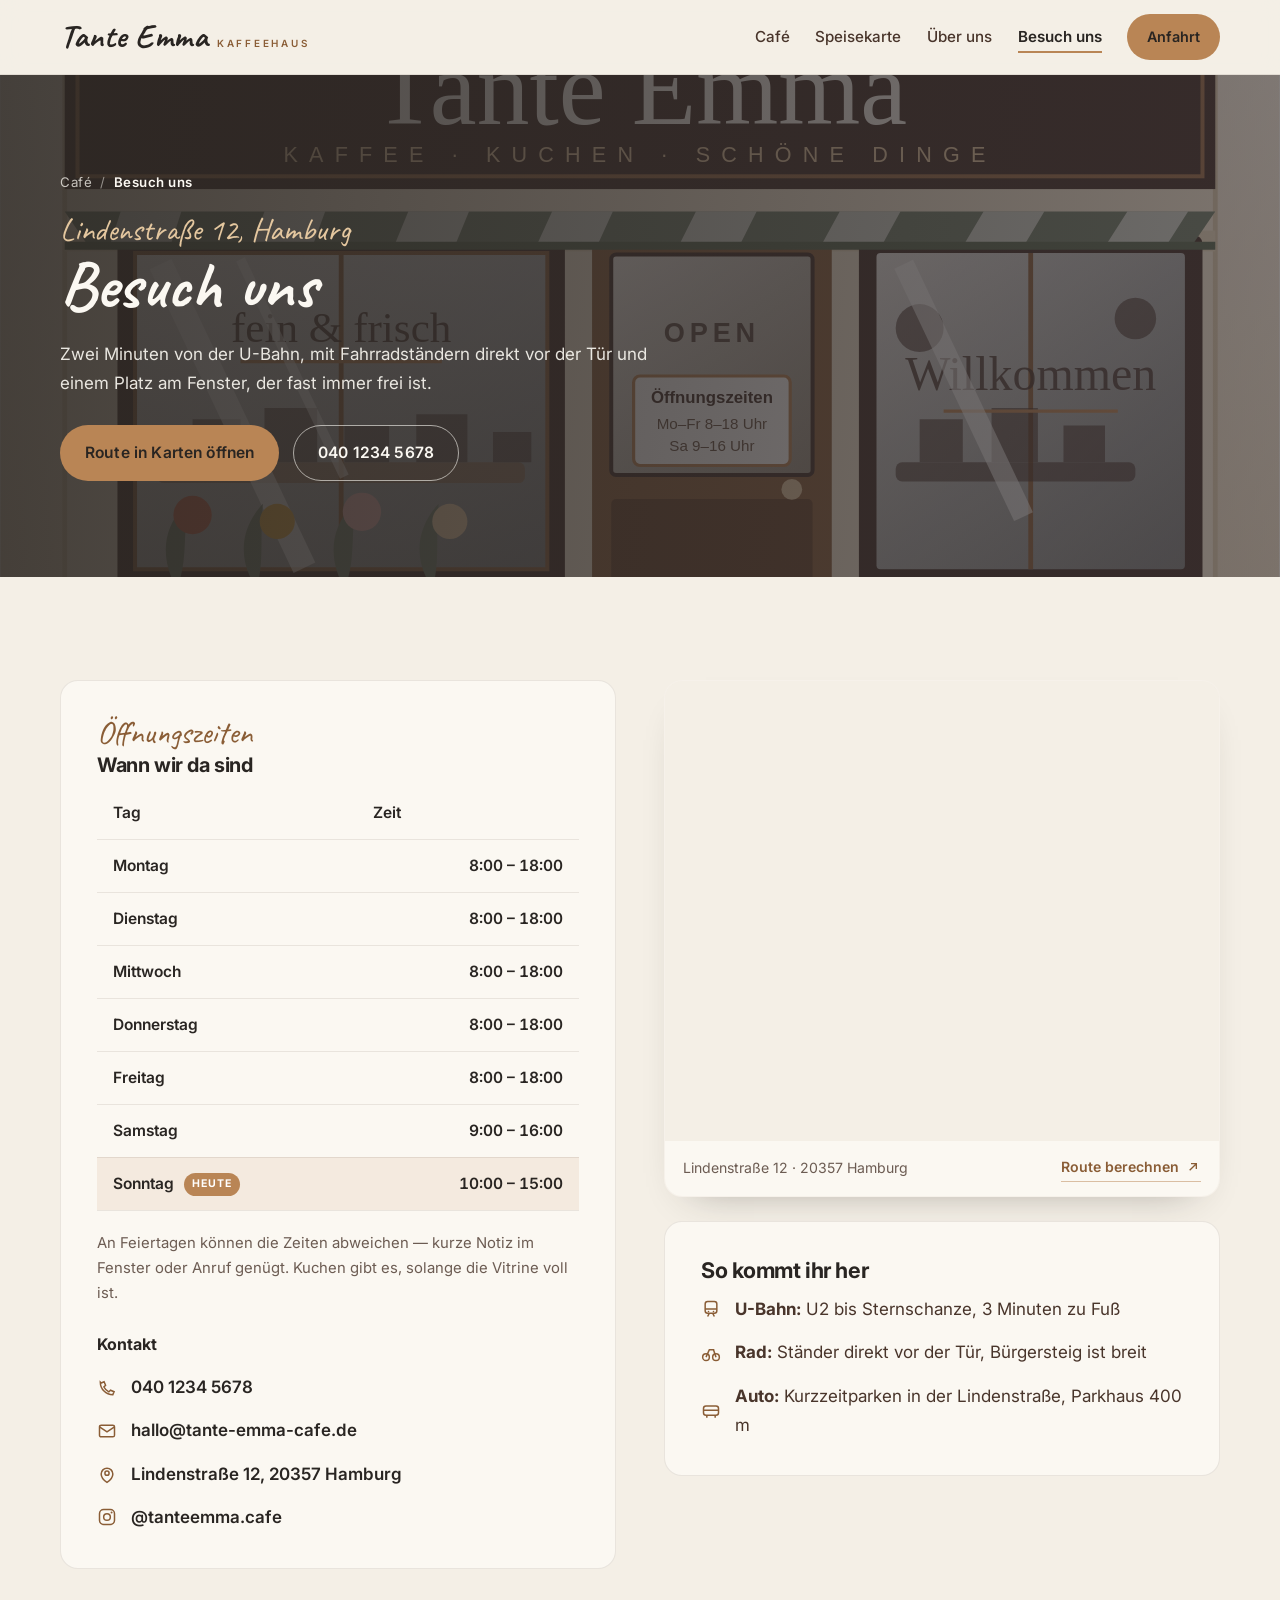
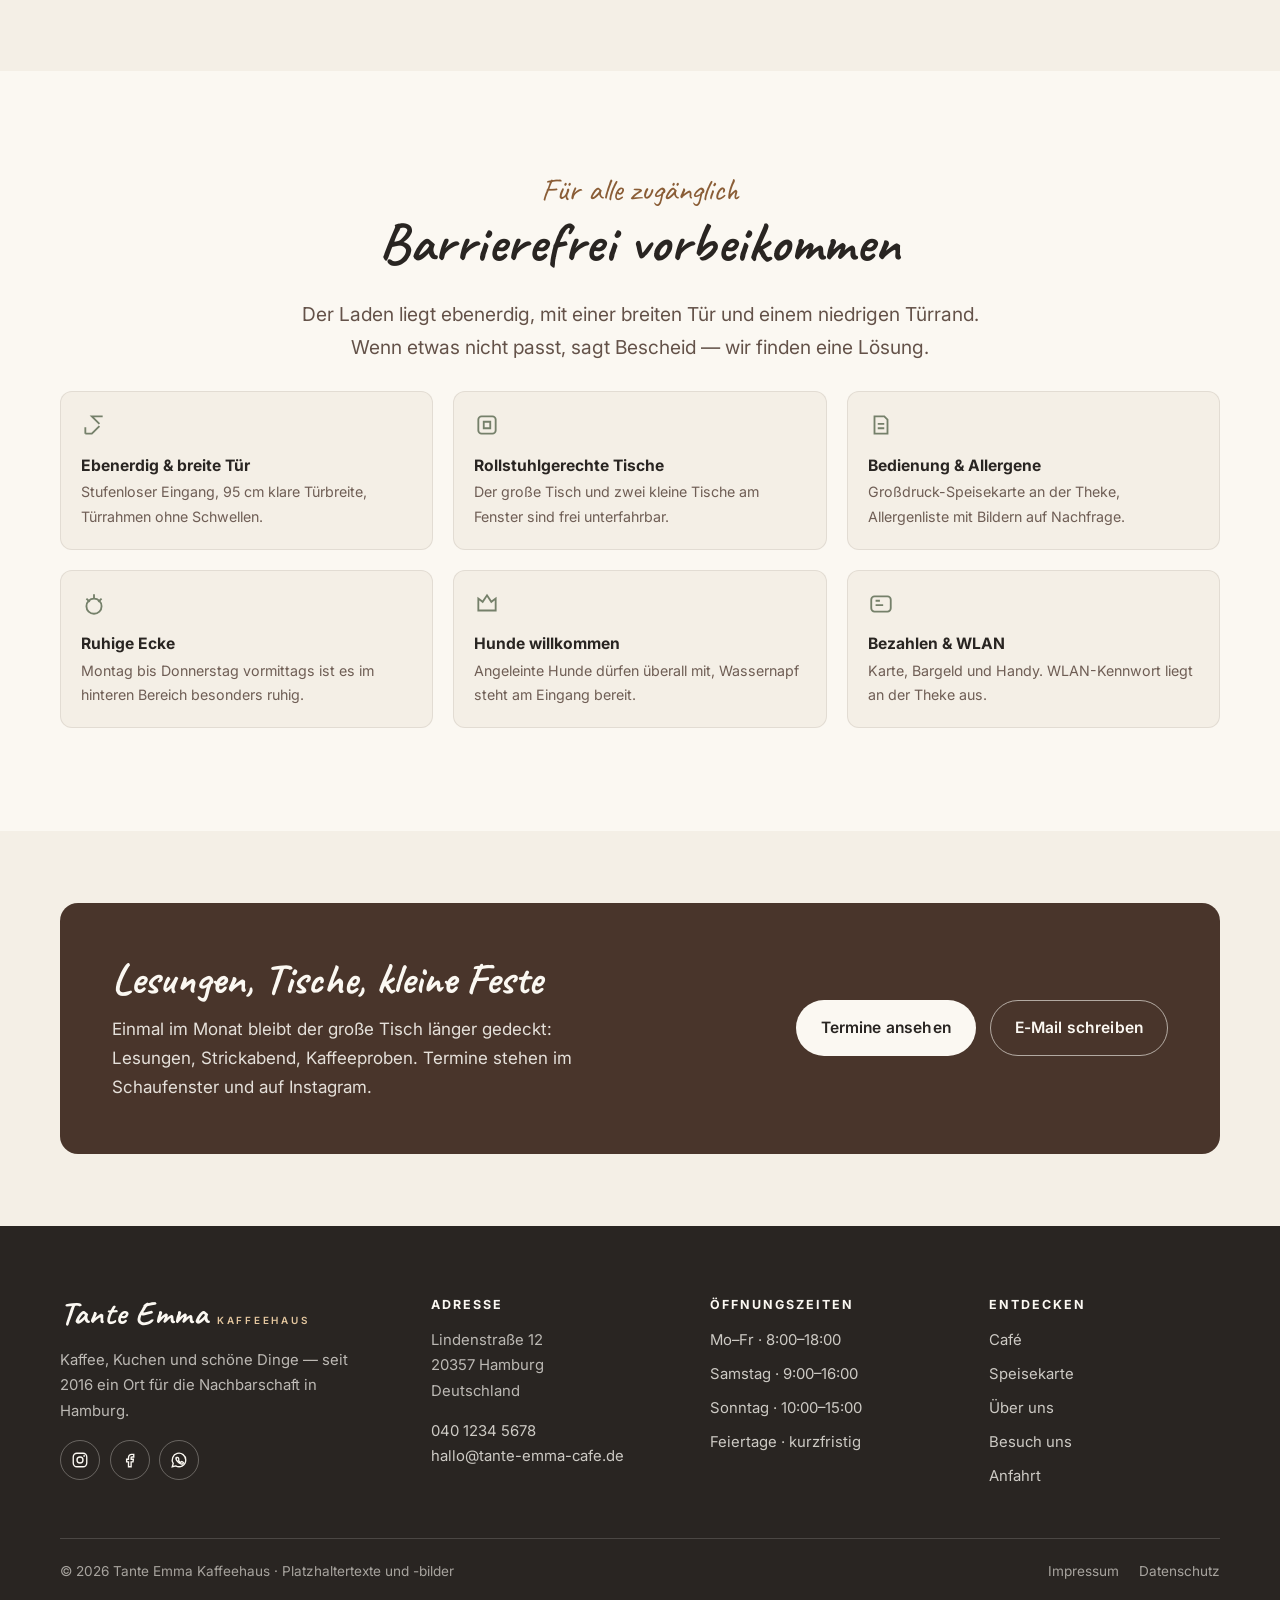
==== besuch-uns.html @ 78c9334d "Add Tante Emma cafe website" ====
<!DOCTYPE html>
<html lang="de">
<head>
  <meta charset="utf-8">
  <meta name="viewport" content="width=device-width, initial-scale=1">
  <title>Besuch uns — Tante Emma | Adresse, Öffnungszeiten &amp; Anfahrt</title>
  <meta name="description" content="Tante Emma in der Lindenstraße 12, Hamburg: Öffnungszeiten, Anfahrt mit U-Bahn und Rad, Barrierefreiheit, Kontakt und Karte.">
  <link rel="canonical" href="https://www.tante-emma-cafe.de/besuch-uns.html">
  <meta name="theme-color" content="#F4EFE6">

  <meta property="og:type" content="website">
  <meta property="og:locale" content="de_DE">
  <meta property="og:site_name" content="Tante Emma">
  <meta property="og:title" content="Besuch uns — Tante Emma">
  <meta property="og:description" content="Adresse, Öffnungszeiten, Karte und alles, was ihr für den Besuch braucht.">
  <meta property="og:image" content="assets/img/hero-window.svg">
  <meta name="twitter:card" content="summary_large_image">

  <link rel="icon" href="favicon.svg" type="image/svg+xml">

  <link rel="preconnect" href="https://fonts.googleapis.com">
  <link rel="preconnect" href="https://fonts.gstatic.com" crossorigin>
  <link href="https://fonts.googleapis.com/css2?family=Caveat:wght@500;600;700&family=Inter:wght@400;500;600;700&display=swap" rel="stylesheet">

  <link rel="stylesheet" href="assets/css/styles.css">
</head>
<body>
  <a class="skip-link" href="#inhalt">Zum Inhalt springen</a>

  <header class="site-header">
    <div class="wrap header-inner">
      <a class="brand" href="index.html">
        <span class="brand__mark">Tante Emma</span>
        <span class="brand__sub">Kaffeehaus</span>
      </a>

      <button class="nav-toggle" type="button" aria-expanded="false" aria-controls="hauptnavigation" aria-label="Menü öffnen">
        <span></span><span></span><span></span>
      </button>

      <nav class="nav" id="hauptnavigation" aria-label="Hauptnavigation">
        <ul class="nav__list">
          <li><a class="nav__link" href="index.html">Café</a></li>
          <li><a class="nav__link" href="speisekarte.html">Speisekarte</a></li>
          <li><a class="nav__link" href="ueber-uns.html">Über uns</a></li>
          <li><a class="nav__link" href="besuch-uns.html" aria-current="page">Besuch uns</a></li>
          <li class="header-cta"><a class="btn btn--honey" href="https://www.google.com/maps/dir/?api=1&amp;destination=Lindenstra%C3%9Fe+12%2C+20357+Hamburg" target="_blank" rel="noopener">Anfahrt</a></li>
        </ul>
      </nav>
    </div>
  </header>

  <main id="inhalt">

    <section class="page-hero">
      <div class="page-hero__media" aria-hidden="true">
        <img src="assets/img/hero-window.svg" alt="" width="1600" height="900" fetchpriority="high">
      </div>
      <div class="page-hero__scrim" aria-hidden="true"></div>
      <div class="wrap">
        <ol class="breadcrumb">
          <li><a href="index.html">Café</a></li>
          <li><span aria-current="page">Besuch uns</span></li>
        </ol>
        <p class="eyebrow">Lindenstraße 12, Hamburg</p>
        <h1>Besuch uns</h1>
        <p>
          Zwei Minuten von der U-Bahn, mit Fahrradständern direkt vor der Tür und
          einem Platz am Fenster, der fast immer frei ist.
        </p>
        <div class="btn-row">
          <a class="btn btn--honey" href="https://www.google.com/maps/dir/?api=1&amp;destination=Lindenstra%C3%9Fe+12%2C+20357+Hamburg" target="_blank" rel="noopener">Route in Karten öffnen</a>
          <a class="btn btn--outline-light" href="tel:+494012345678">040 1234 5678</a>
        </div>
      </div>
    </section>

    <!-- Zeiten & Kontakt -->
    <section class="section" aria-labelledby="zeiten-titel">
      <div class="wrap two-col">
        <div class="info-panel reveal">
          <p class="eyebrow">Öffnungszeiten</p>
          <h2 class="section-title--sans" id="zeiten-titel">Wann wir da sind</h2>

          <table class="hours-table">
            <caption class="sr-only">Öffnungszeiten von Tante Emma nach Wochentag</caption>
            <thead>
              <tr><th scope="col">Tag</th><th scope="col">Zeit</th></tr>
            </thead>
            <tbody data-hours>
              <tr data-day="0"><th scope="row">Montag</th><td>8:00 – 18:00</td></tr>
              <tr data-day="1"><th scope="row">Dienstag</th><td>8:00 – 18:00</td></tr>
              <tr data-day="2"><th scope="row">Mittwoch</th><td>8:00 – 18:00</td></tr>
              <tr data-day="3"><th scope="row">Donnerstag</th><td>8:00 – 18:00</td></tr>
              <tr data-day="4"><th scope="row">Freitag</th><td>8:00 – 18:00</td></tr>
              <tr data-day="5"><th scope="row">Samstag</th><td>9:00 – 16:00</td></tr>
              <tr data-day="6"><th scope="row">Sonntag</th><td>10:00 – 15:00</td></tr>
            </tbody>
          </table>

          <p style="margin-top: 1.25rem; font-size: .93rem; color: rgba(73,53,43,.8);">
            An Feiertagen können die Zeiten abweichen — kurze Notiz im Fenster oder
            Anruf genügt. Kuchen gibt es, solange die Vitrine voll ist.
          </p>

          <h3>Kontakt</h3>
          <ul class="contact-list">
            <li>
              <svg width="20" height="20" viewBox="0 0 24 24" fill="none" stroke="currentColor" stroke-width="1.8" aria-hidden="true"><path d="M4 5c0 8.3 6.7 15 15 15l1.5-3.5-4.3-1.8-2 2A13.6 13.6 0 0 1 8.3 10.8l2-2L8.5 4.5 5 6z"/></svg>
              <a href="tel:+494012345678">040 1234 5678</a>
            </li>
            <li>
              <svg width="20" height="20" viewBox="0 0 24 24" fill="none" stroke="currentColor" stroke-width="1.8" aria-hidden="true"><rect x="3" y="5" width="18" height="14" rx="2"/><path d="m3 7 9 6 9-6"/></svg>
              <a href="mailto:hallo@tante-emma-cafe.de">hallo@tante-emma-cafe.de</a>
            </li>
            <li>
              <svg width="20" height="20" viewBox="0 0 24 24" fill="none" stroke="currentColor" stroke-width="1.8" aria-hidden="true"><path d="M12 22s-7-4.4-7-10a7 7 0 0 1 14 0c0 5.6-7 10-7 10z"/><circle cx="12" cy="11" r="2.5"/></svg>
              <a href="https://www.google.com/maps/dir/?api=1&amp;destination=Lindenstra%C3%9Fe+12%2C+20357+Hamburg" target="_blank" rel="noopener">Lindenstraße 12, 20357 Hamburg</a>
            </li>
            <li>
              <svg width="20" height="20" viewBox="0 0 24 24" fill="none" stroke="currentColor" stroke-width="1.8" aria-hidden="true"><rect x="3" y="3" width="18" height="18" rx="5"/><circle cx="12" cy="12" r="4"/><circle cx="17.5" cy="6.5" r="1.2" fill="currentColor" stroke="none"/></svg>
              <a href="https://www.instagram.com/" target="_blank" rel="noopener">@tanteemma.cafe</a>
            </li>
          </ul>
        </div>

        <div class="reveal">
          <div class="map-card">
            <iframe
              title="Karte mit dem Standort von Tante Emma, Lindenstraße 12, Hamburg"
              src="https://www.openstreetmap.org/export/embed.html?bbox=9.9644%2C53.5587%2C9.9944%2C53.5687&amp;layer=mapnik&amp;marker=53.5637%2C9.9794"
              loading="lazy"></iframe>
            <div class="map-card__footer">
              <span>Lindenstraße 12 · 20357 Hamburg</span>
              <a class="text-link" href="https://www.google.com/maps/dir/?api=1&amp;destination=Lindenstra%C3%9Fe+12%2C+20357+Hamburg" target="_blank" rel="noopener">
                Route berechnen
                <svg width="16" height="16" viewBox="0 0 24 24" fill="none" stroke="currentColor" stroke-width="2" aria-hidden="true"><path d="M7 17 17 7M9 7h8v8"/></svg>
              </a>
            </div>
          </div>

          <div class="info-panel" style="margin-top: 1.5rem;">
            <h2 class="section-title--sans" style="font-size: 1.35rem;">So kommt ihr her</h2>
            <ul class="contact-list" style="margin-top: .75rem;">
              <li>
                <svg width="20" height="20" viewBox="0 0 24 24" fill="none" stroke="currentColor" stroke-width="1.8" aria-hidden="true"><rect x="5" y="3" width="14" height="14" rx="3"/><path d="M5 12h14M8 21l2-4M16 21l-2-4"/><circle cx="9" cy="15" r="1" fill="currentColor" stroke="none"/><circle cx="15" cy="15" r="1" fill="currentColor" stroke="none"/></svg>
                <span><strong>U-Bahn:</strong> U2 bis Sternschanze, 3 Minuten zu Fuß</span>
              </li>
              <li>
                <svg width="20" height="20" viewBox="0 0 24 24" fill="none" stroke="currentColor" stroke-width="1.8" aria-hidden="true"><circle cx="6" cy="17" r="4"/><circle cx="18" cy="17" r="4"/><path d="M6 17 10 8h5l3 9M10 8h6"/></svg>
                <span><strong>Rad:</strong> Ständer direkt vor der Tür, Bürgersteig ist breit</span>
              </li>
              <li>
                <svg width="20" height="20" viewBox="0 0 24 24" fill="none" stroke="currentColor" stroke-width="1.8" aria-hidden="true"><rect x="3" y="6" width="18" height="11" rx="3"/><path d="M7 17v3M17 17v3M3 11h18"/></svg>
                <span><strong>Auto:</strong> Kurzzeitparken in der Lindenstraße, Parkhaus 400 m</span>
              </li>
            </ul>
          </div>
        </div>
      </div>
    </section>

    <!-- Barrierefreiheit -->
    <section class="section section--cream" aria-labelledby="barriere-titel">
      <div class="wrap">
        <div class="center reveal">
          <p class="eyebrow">Für alle zugänglich</p>
          <h2 class="section-title" id="barriere-titel">Barrierefrei vorbeikommen</h2>
          <p class="lead">
            Der Laden liegt ebenerdig, mit einer breiten Tür und einem niedrigen
            Türrand. Wenn etwas nicht passt, sagt Bescheid — wir finden eine Lösung.
          </p>
        </div>

        <div class="access-grid">
          <article class="access-item reveal">
            <svg width="26" height="26" viewBox="0 0 24 24" fill="none" stroke="currentColor" stroke-width="1.7" aria-hidden="true"><path d="M4 20h6l7-7M4 20v-6M20 4H10l7 7"/></svg>
            <h3>Ebenerdig &amp; breite Tür</h3>
            <p>Stufenloser Eingang, 95 cm klare Türbreite, Türrahmen ohne Schwellen.</p>
          </article>

          <article class="access-item reveal">
            <svg width="26" height="26" viewBox="0 0 24 24" fill="none" stroke="currentColor" stroke-width="1.7" aria-hidden="true"><rect x="4" y="4" width="16" height="16" rx="3"/><path d="M9 9h6v6H9z"/></svg>
            <h3>Rollstuhlgerechte Tische</h3>
            <p>Der große Tisch und zwei kleine Tische am Fenster sind frei unterfahrbar.</p>
          </article>

          <article class="access-item reveal">
            <svg width="26" height="26" viewBox="0 0 24 24" fill="none" stroke="currentColor" stroke-width="1.7" aria-hidden="true"><path d="M6 4h9l3 3v13H6z"/><path d="M9 11h6M9 15h6"/></svg>
            <h3>Bedienung &amp; Allergene</h3>
            <p>Großdruck-Speisekarte an der Theke, Allergenliste mit Bildern auf Nachfrage.</p>
          </article>

          <article class="access-item reveal">
            <svg width="26" height="26" viewBox="0 0 24 24" fill="none" stroke="currentColor" stroke-width="1.7" aria-hidden="true"><path d="M12 3v4M5 7l3 3M19 7l-3 3"/><circle cx="12" cy="14" r="7"/></svg>
            <h3>Ruhige Ecke</h3>
            <p>Montag bis Donnerstag vormittags ist es im hinteren Bereich besonders ruhig.</p>
          </article>

          <article class="access-item reveal">
            <svg width="26" height="26" viewBox="0 0 24 24" fill="none" stroke="currentColor" stroke-width="1.7" aria-hidden="true"><path d="M4 18V7l4 3 4-6 4 6 4-3v11z"/></svg>
            <h3>Hunde willkommen</h3>
            <p>Angeleinte Hunde dürfen überall mit, Wassernapf steht am Eingang bereit.</p>
          </article>

          <article class="access-item reveal">
            <svg width="26" height="26" viewBox="0 0 24 24" fill="none" stroke="currentColor" stroke-width="1.7" aria-hidden="true"><rect x="3" y="5" width="18" height="14" rx="3"/><path d="M7 9h4M7 13h7"/></svg>
            <h3>Bezahlen &amp; WLAN</h3>
            <p>Karte, Bargeld und Handy. WLAN-Kennwort liegt an der Theke aus.</p>
          </article>
        </div>
      </div>
    </section>

    <!-- Hinweis / Veranstaltungen -->
    <section class="section section--tight" aria-label="Hinweise und Veranstaltungen">
      <div class="wrap">
        <div class="cta-band reveal">
          <div>
            <h2>Lesungen, Tische, kleine Feste</h2>
            <p>
              Einmal im Monat bleibt der große Tisch länger gedeckt: Lesungen,
              Strickabend, Kaffeeproben. Termine stehen im Schaufenster und auf Instagram.
            </p>
          </div>
          <div class="btn-row">
            <a class="btn btn--light" href="https://www.instagram.com/" target="_blank" rel="noopener">Termine ansehen</a>
            <a class="btn btn--outline-light" href="mailto:hallo@tante-emma-cafe.de">E-Mail schreiben</a>
          </div>
        </div>
      </div>
    </section>

  </main>

  <footer class="site-footer">
    <div class="wrap footer-grid">
      <div class="footer-col">
        <a class="brand" href="index.html">
          <span class="brand__mark">Tante Emma</span>
          <span class="brand__sub">Kaffeehaus</span>
        </a>
        <p style="margin-top: 1rem; max-width: 34ch;">
          Kaffee, Kuchen und schöne Dinge — seit 2016 ein Ort für die Nachbarschaft
          in Hamburg.
        </p>
        <div class="social-list">
          <a href="https://www.instagram.com/" target="_blank" rel="noopener" aria-label="Tante Emma auf Instagram">
            <svg width="18" height="18" viewBox="0 0 24 24" fill="none" stroke="currentColor" stroke-width="1.8" aria-hidden="true"><rect x="3" y="3" width="18" height="18" rx="5"/><circle cx="12" cy="12" r="4"/><circle cx="17.5" cy="6.5" r="1.2" fill="currentColor" stroke="none"/></svg>
          </a>
          <a href="https://www.facebook.com/" target="_blank" rel="noopener" aria-label="Tante Emma auf Facebook">
            <svg width="18" height="18" viewBox="0 0 24 24" fill="none" stroke="currentColor" stroke-width="1.8" aria-hidden="true"><path d="M14 8h3V4.5h-3A4 4 0 0 0 10 8.5V11H7.5v3.5H10V21h3.5v-6.5H16l.5-3.5h-3V9a1 1 0 0 1 1-1z"/></svg>
          </a>
          <a href="https://wa.me/494012345678" target="_blank" rel="noopener" aria-label="Tante Emma auf WhatsApp">
            <svg width="18" height="18" viewBox="0 0 24 24" fill="none" stroke="currentColor" stroke-width="1.8" aria-hidden="true"><path d="M21 12a9 9 0 0 1-13.4 7.8L3 21l1.3-4.4A9 9 0 1 1 21 12z"/><path d="M8.8 9.2c.3-.6.6-.6.9-.6h.6c.2 0 .5 0 .7.5l.7 1.7c.1.3 0 .5-.1.7l-.4.5c-.1.2-.2.3 0 .6.3.4.8 1 1.6 1.6.6.5 1 .7 1.2.8.3.1.4 0 .6-.1l.6-.7c.2-.2.4-.2.6-.1l1.6.8c.3.1.4.3.4.5 0 .6-.4 1.4-1 1.7-.5.3-1.3.4-2.4 0-1.4-.5-3-1.5-4.3-2.9-1.1-1.2-1.9-2.6-2.1-3.7-.2-.9 0-1.5.3-1.8z"/></svg>
          </a>
        </div>
      </div>

      <div class="footer-col">
        <h3>Adresse</h3>
        <p>
          Lindenstraße 12<br>
          20357 Hamburg<br>
          Deutschland
        </p>
        <p>
          <a href="tel:+494012345678">040 1234 5678</a><br>
          <a href="mailto:hallo@tante-emma-cafe.de">hallo@tante-emma-cafe.de</a>
        </p>
      </div>

      <div class="footer-col">
        <h3>Öffnungszeiten</h3>
        <ul>
          <li>Mo–Fr · 8:00–18:00</li>
          <li>Samstag · 9:00–16:00</li>
          <li>Sonntag · 10:00–15:00</li>
          <li>Feiertage · kurzfristig</li>
        </ul>
      </div>

      <div class="footer-col">
        <h3>Entdecken</h3>
        <ul>
          <li><a href="index.html">Café</a></li>
          <li><a href="speisekarte.html">Speisekarte</a></li>
          <li><a href="ueber-uns.html">Über uns</a></li>
          <li><a href="besuch-uns.html">Besuch uns</a></li>
          <li><a href="https://www.google.com/maps/dir/?api=1&amp;destination=Lindenstra%C3%9Fe+12%2C+20357+Hamburg" target="_blank" rel="noopener">Anfahrt</a></li>
        </ul>
      </div>
    </div>

    <div class="wrap footer-bottom">
      <p style="margin:0;">© <span data-year>2026</span> Tante Emma Kaffeehaus · Platzhaltertexte und -bilder</p>
      <ul>
        <li><a href="impressum.html">Impressum</a></li>
        <li><a href="datenschutz.html">Datenschutz</a></li>
      </ul>
    </div>
  </footer>

  <script src="assets/js/main.js"></script>
</body>
</html>
---- assets/css/styles.css ----
/* =========================================================
   Tante Emma — Kaffee, Kuchen und schöne Dinge
   Design system: warm ivory base, honey wood accents,
   walnut text, muted blue & sage as supporting colours.
   ========================================================= */

:root {
  --ivory: #F4EFE6;
  --cream: #FBF8F2;
  --honey: #B98555;
  --honey-deep: #8A5D36;
  --walnut: #49352B;
  --blue: #A8B8B8;
  --sage: #75806A;
  --charcoal: #292522;
  --line: rgba(73, 53, 43, 0.16);
  --line-soft: rgba(73, 53, 43, 0.10);

  --font-script: "Caveat", "Segoe Script", cursive;
  --font-body: "Inter", "Segoe UI", system-ui, -apple-system, sans-serif;

  --radius: 18px;
  --radius-sm: 12px;
  --shadow: 0 18px 40px -28px rgba(41, 37, 34, 0.45);
  --shadow-soft: 0 10px 30px -24px rgba(41, 37, 34, 0.5);

  --wrap: 1160px;
  --gutter: clamp(1.25rem, 4vw, 2.5rem);
  --section: clamp(4rem, 8vw, 6.5rem);

  --focus: 0 0 0 3px rgba(185, 133, 85, 0.45);
}

/* ---------- Reset ---------- */
*,
*::before,
*::after { box-sizing: border-box; }

html { scroll-behavior: smooth; -webkit-text-size-adjust: 100%; }

body {
  margin: 0;
  background: var(--ivory);
  color: var(--walnut);
  font-family: var(--font-body);
  font-size: clamp(1rem, 0.96rem + 0.2vw, 1.0625rem);
  line-height: 1.7;
  -webkit-font-smoothing: antialiased;
  overflow-x: hidden;
}

img { max-width: 100%; display: block; }

h1, h2, h3, h4 { line-height: 1.15; margin: 0 0 0.5em; color: var(--charcoal); }

p { margin: 0 0 1em; }

a { color: var(--honey-deep); text-decoration-thickness: 1px; text-underline-offset: 3px; }

a:hover { color: var(--charcoal); }

:focus-visible {
  outline: none;
  box-shadow: var(--focus);
  border-radius: 6px;
}

.skip-link {
  position: absolute;
  left: 1rem;
  top: -100px;
  z-index: 200;
  background: var(--charcoal);
  color: var(--cream);
  padding: 0.7rem 1.1rem;
  border-radius: 0 0 10px 10px;
  text-decoration: none;
  font-weight: 600;
}
.skip-link:focus { top: 0; color: var(--cream); }

/* ---------- Layout helpers ---------- */
.wrap {
  width: min(100% - (var(--gutter) * 2), var(--wrap));
  margin-inline: auto;
}

.section { padding-block: var(--section); }
.section--cream { background: var(--cream); }
.section--tight { padding-block: clamp(2.75rem, 6vw, 4.5rem); }

.eyebrow {
  font-family: var(--font-script);
  font-size: clamp(1.5rem, 1.2rem + 1.4vw, 2rem);
  color: var(--honey-deep);
  line-height: 1;
  margin-bottom: 0.35rem;
  display: block;
}

.section-title {
  font-family: var(--font-script);
  font-size: clamp(2.3rem, 1.7rem + 3vw, 3.5rem);
  font-weight: 700;
  letter-spacing: 0.5px;
  margin-bottom: 0.4em;
}

.section-title--sans {
  font-family: var(--font-body);
  font-size: clamp(1.75rem, 1.3rem + 2vw, 2.4rem);
  font-weight: 700;
  letter-spacing: -0.02em;
}

.lead {
  font-size: clamp(1.05rem, 1rem + 0.3vw, 1.2rem);
  color: rgba(73, 53, 43, 0.85);
  max-width: 60ch;
}

.center { text-align: center; }
.center .lead { margin-inline: auto; }

/* ---------- Buttons ---------- */
.btn {
  display: inline-flex;
  align-items: center;
  justify-content: center;
  gap: 0.5rem;
  padding: 0.85rem 1.5rem;
  border-radius: 999px;
  border: 1.5px solid transparent;
  font: inherit;
  font-weight: 600;
  font-size: 0.975rem;
  letter-spacing: 0.01em;
  text-decoration: none;
  cursor: pointer;
  transition: background-color 0.2s ease, color 0.2s ease,
              border-color 0.2s ease, transform 0.2s ease;
}

.btn:active { transform: translateY(1px); }

.btn--primary {
  background: var(--charcoal);
  color: var(--cream);
}
.btn--primary:hover { background: var(--walnut); color: var(--cream); }

.btn--honey {
  background: var(--honey);
  color: var(--charcoal);
}
.btn--honey:hover { background: var(--cream); color: var(--charcoal); }

.btn--ghost {
  background: transparent;
  color: var(--charcoal);
  border-color: rgba(73, 53, 43, 0.35);
}
.btn--ghost:hover { background: rgba(73, 53, 43, 0.06); color: var(--charcoal); }

.btn--light {
  background: var(--cream);
  color: var(--charcoal);
}
.btn--light:hover { background: #fff; color: var(--charcoal); }

.btn--outline-light {
  background: transparent;
  color: var(--cream);
  border-color: rgba(251, 248, 242, 0.6);
}
.btn--outline-light:hover { background: rgba(251, 248, 242, 0.14); color: var(--cream); }

.btn-row {
  display: flex;
  flex-wrap: wrap;
  gap: 0.85rem;
  margin-top: 1.75rem;
}
.center .btn-row { justify-content: center; }

.text-link {
  display: inline-flex;
  align-items: center;
  gap: 0.4rem;
  font-weight: 600;
  text-decoration: none;
  color: var(--honey-deep);
  border-bottom: 1.5px solid rgba(185, 133, 85, 0.5);
  padding-bottom: 2px;
}
.text-link:hover { color: var(--charcoal); border-color: var(--charcoal); }
.text-link svg { transition: transform 0.2s ease; }
.text-link:hover svg { transform: translateX(3px); }

/* ---------- Header ---------- */
.site-header {
  position: sticky;
  top: 0;
  z-index: 100;
  background: rgba(244, 239, 230, 0.92);
  backdrop-filter: blur(12px);
  -webkit-backdrop-filter: blur(12px);
  border-bottom: 1px solid var(--line-soft);
  transition: box-shadow 0.25s ease;
}
.site-header.is-stuck { box-shadow: 0 10px 30px -26px rgba(41, 37, 34, 0.7); }

.header-inner {
  display: flex;
  align-items: center;
  gap: 1.5rem;
  min-height: 74px;
}

.brand {
  display: inline-flex;
  align-items: baseline;
  gap: 0.55rem;
  text-decoration: none;
  color: var(--charcoal);
  flex-shrink: 0;
}
.brand:hover { color: var(--charcoal); }

.brand__mark {
  font-family: var(--font-script);
  font-size: clamp(1.7rem, 1.5rem + 1vw, 2.05rem);
  font-weight: 700;
  line-height: 1;
  letter-spacing: 0.5px;
}

.brand__sub {
  font-size: 0.62rem;
  letter-spacing: 0.28em;
  text-transform: uppercase;
  color: var(--honey-deep);
  font-weight: 600;
  white-space: nowrap;
}

.nav { margin-left: auto; }

.nav__list {
  display: flex;
  align-items: center;
  gap: clamp(1rem, 2vw, 2rem);
  list-style: none;
  margin: 0;
  padding: 0;
}

.nav__link {
  position: relative;
  text-decoration: none;
  color: var(--walnut);
  font-weight: 500;
  font-size: 0.95rem;
  padding: 0.4rem 0;
  white-space: nowrap;
}
.nav__link::after {
  content: "";
  position: absolute;
  left: 0;
  bottom: 0;
  height: 2px;
  width: 100%;
  background: var(--honey);
  transform: scaleX(0);
  transform-origin: left;
  transition: transform 0.22s ease;
}
.nav__link:hover::after,
.nav__link[aria-current="page"]::after { transform: scaleX(1); }
.nav__link[aria-current="page"] { color: var(--charcoal); font-weight: 600; }

.header-cta { flex-shrink: 0; }
.header-cta .btn { padding: 0.6rem 1.15rem; font-size: 0.9rem; }

.nav-toggle {
  display: none;
  margin-left: auto;
  width: 46px;
  height: 46px;
  border: 1.5px solid var(--line);
  background: var(--cream);
  border-radius: 12px;
  cursor: pointer;
  align-items: center;
  justify-content: center;
  flex-direction: column;
  gap: 5px;
  padding: 0;
}
.nav-toggle span {
  display: block;
  width: 20px;
  height: 2px;
  background: var(--charcoal);
  border-radius: 2px;
  transition: transform 0.25s ease, opacity 0.2s ease;
}
.nav-toggle[aria-expanded="true"] span:nth-child(1) { transform: translateY(7px) rotate(45deg); }
.nav-toggle[aria-expanded="true"] span:nth-child(2) { opacity: 0; }
.nav-toggle[aria-expanded="true"] span:nth-child(3) { transform: translateY(-7px) rotate(-45deg); }

/* ---------- Hero ---------- */
.hero {
  position: relative;
  isolation: isolate;
  min-height: clamp(520px, 78vh, 760px);
  display: flex;
  align-items: center;
  color: var(--cream);
  overflow: hidden;
}

.hero__media {
  position: absolute;
  inset: 0;
  z-index: -2;
}
.hero__media img {
  position: absolute;
  inset: 0;
  width: 100%;
  height: 100%;
  object-fit: cover;
  opacity: 0;
  transition: opacity 1s ease;
}
.hero__media img.is-active { opacity: 1; }

.sr-only {
  position: absolute;
  width: 1px;
  height: 1px;
  padding: 0;
  margin: -1px;
  overflow: hidden;
  clip: rect(0 0 0 0);
  white-space: nowrap;
  border: 0;
}

.hero__scrim {
  position: absolute;
  inset: 0;
  z-index: -1;
  background:
    linear-gradient(100deg, rgba(41, 37, 34, 0.82) 0%, rgba(41, 37, 34, 0.62) 45%, rgba(41, 37, 34, 0.25) 100%),
    linear-gradient(to top, rgba(41, 37, 34, 0.55), transparent 45%);
}

.hero__content {
  padding-block: clamp(4rem, 10vw, 7rem);
  max-width: none;
}

.hero .eyebrow { color: #E4C79F; }

.hero__title {
  font-family: var(--font-script);
  font-size: clamp(2.9rem, 1.9rem + 5vw, 5rem);
  font-weight: 700;
  color: var(--cream);
  line-height: 1.02;
  letter-spacing: 0.5px;
  margin-bottom: 0.35em;
  max-width: 720px;
  text-wrap: balance;
}

.hero__text {
  font-size: clamp(1.05rem, 1rem + 0.35vw, 1.2rem);
  color: rgba(251, 248, 242, 0.9);
  max-width: 34rem;
}

.hero__badge {
  display: inline-flex;
  align-items: center;
  gap: 0.5rem;
  background: rgba(251, 248, 242, 0.14);
  border: 1px solid rgba(251, 248, 242, 0.3);
  backdrop-filter: blur(6px);
  padding: 0.45rem 0.9rem;
  border-radius: 999px;
  font-size: 0.85rem;
  letter-spacing: 0.02em;
  margin-bottom: 1.4rem;
}
.hero__badge svg { flex-shrink: 0; }

.hero__dots {
  position: absolute;
  bottom: clamp(1.25rem, 3vw, 2rem);
  left: 50%;
  transform: translateX(-50%);
  display: flex;
  gap: 0.5rem;
  z-index: 2;
}
.hero__dot {
  width: 26px;
  height: 4px;
  border-radius: 4px;
  background: rgba(251, 248, 242, 0.35);
  border: 0;
  padding: 0;
  cursor: pointer;
  transition: background-color 0.3s ease, width 0.3s ease;
}
.hero__dot[aria-current="true"] { background: var(--cream); width: 40px; }

/* ---------- Intro ---------- */
.intro-grid {
  display: grid;
  grid-template-columns: 1.05fr 0.95fr;
  gap: clamp(2rem, 5vw, 4.5rem);
  align-items: center;
}

.intro-grid + .intro-grid { margin-top: clamp(3rem, 6vw, 5rem); }
.intro-grid--flip .intro-copy { order: 2; }

.feature-list {
  list-style: none;
  margin: 1.75rem 0 0;
  padding: 0;
  display: grid;
  gap: 1rem;
}
.feature-list li {
  display: grid;
  grid-template-columns: auto 1fr;
  gap: 0.9rem;
  align-items: start;
}
.feature-list__icon {
  width: 40px;
  height: 40px;
  border-radius: 50%;
  background: var(--ivory);
  border: 1px solid var(--line);
  display: grid;
  place-items: center;
  color: var(--honey-deep);
  flex-shrink: 0;
}
.feature-list strong { display: block; color: var(--charcoal); font-size: 0.98rem; }
.feature-list span { font-size: 0.93rem; color: rgba(73, 53, 43, 0.78); }

/* ---------- Art / photo frames ---------- */
.frame {
  position: relative;
  border-radius: var(--radius);
  overflow: hidden;
  box-shadow: var(--shadow);
  background: var(--cream);
}
.frame img {
  width: 100%;
  height: 100%;
  object-fit: cover;
  aspect-ratio: 4 / 3;
}
.frame--tall img { aspect-ratio: 3 / 4; }
.frame--wide img { aspect-ratio: 16 / 10; }

.frame__caption {
  position: absolute;
  left: 1rem;
  bottom: 1rem;
  background: rgba(251, 248, 242, 0.94);
  color: var(--walnut);
  font-size: 0.82rem;
  font-weight: 600;
  padding: 0.4rem 0.8rem;
  border-radius: 999px;
  box-shadow: var(--shadow-soft);
}

.frame-stack { position: relative; }
.frame-stack::before {
  content: "";
  position: absolute;
  inset: auto -18px -18px auto;
  width: 62%;
  height: 62%;
  background: var(--blue);
  opacity: 0.35;
  border-radius: var(--radius);
  z-index: -1;
}

/* ---------- Menu highlights ---------- */
.card-grid {
  display: grid;
  grid-template-columns: repeat(4, 1fr);
  gap: clamp(1.1rem, 2.2vw, 1.75rem);
}

.card {
  background: var(--cream);
  border: 1px solid var(--line-soft);
  border-radius: var(--radius);
  overflow: hidden;
  display: flex;
  flex-direction: column;
  transition: transform 0.25s ease, box-shadow 0.25s ease;
}
.card:hover { transform: translateY(-5px); box-shadow: var(--shadow); }

.card__media { position: relative; overflow: hidden; }
.card__media img {
  width: 100%;
  aspect-ratio: 4 / 3;
  object-fit: cover;
  transition: transform 0.5s ease;
}
.card:hover .card__media img { transform: scale(1.05); }

.card__tag {
  position: absolute;
  top: 0.75rem;
  left: 0.75rem;
  background: var(--sage);
  color: #fff;
  font-size: 0.7rem;
  font-weight: 700;
  letter-spacing: 0.09em;
  text-transform: uppercase;
  padding: 0.3rem 0.65rem;
  border-radius: 999px;
}
.card__tag--season { background: var(--honey-deep); }

.card__body {
  padding: 1.15rem 1.25rem 1.35rem;
  display: flex;
  flex-direction: column;
  flex: 1;
}
.card__title {
  font-size: 1.08rem;
  font-weight: 700;
  color: var(--charcoal);
  margin-bottom: 0.3rem;
}
.card__text {
  font-size: 0.92rem;
  color: rgba(73, 53, 43, 0.78);
  margin-bottom: 0.9rem;
  flex: 1;
}
.card__price {
  font-weight: 700;
  color: var(--honey-deep);
  font-size: 1rem;
  font-variant-numeric: tabular-nums;
}

/* ---------- Gallery ---------- */
.gallery {
  display: grid;
  grid-template-columns: repeat(4, 1fr);
  grid-auto-rows: clamp(140px, 20vw, 210px);
  gap: clamp(0.7rem, 1.5vw, 1.1rem);
}
.gallery__item {
  border-radius: var(--radius-sm);
  overflow: hidden;
  position: relative;
  background: var(--cream);
}
.gallery__item img {
  width: 100%;
  height: 100%;
  object-fit: cover;
  transition: transform 0.55s ease;
}
.gallery__item:hover img { transform: scale(1.06); }
.gallery__item--wide { grid-column: span 2; }
.gallery__item--tall { grid-row: span 2; }

/* ---------- Visit ---------- */
.visit {
  position: relative;
  background: var(--charcoal);
  overflow: hidden;
}

.visit__inner {
  display: grid;
  grid-template-columns: 1fr 1fr;
  gap: clamp(2rem, 5vw, 4rem);
  align-items: center;
}

.visit__info h2 { color: var(--cream); }
.visit .eyebrow { color: #E4C79F; }
.visit p { color: rgba(251, 248, 242, 0.85); }

.info-list {
  list-style: none;
  margin: 1.75rem 0 0;
  padding: 0;
  display: grid;
  gap: 1.1rem;
}
.info-list li {
  display: grid;
  grid-template-columns: 44px 1fr;
  gap: 1rem;
  align-items: start;
}
.info-list__icon {
  width: 44px;
  height: 44px;
  border-radius: 12px;
  background: rgba(251, 248, 242, 0.12);
  border: 1px solid rgba(251, 248, 242, 0.25);
  display: grid;
  place-items: center;
  color: #E4C79F;
}
.info-list__label {
  display: block;
  font-size: 0.72rem;
  letter-spacing: 0.16em;
  text-transform: uppercase;
  color: rgba(251, 248, 242, 0.6);
  font-weight: 600;
}
.info-list__value {
  color: var(--cream);
  font-weight: 600;
  font-size: 1rem;
  text-decoration: none;
}
a.info-list__value:hover { color: #fff; text-decoration: underline; }
.info-list__note { font-size: 0.88rem; color: rgba(251, 248, 242, 0.72); }

.map-card {
  border-radius: var(--radius);
  overflow: hidden;
  box-shadow: var(--shadow);
  border: 1px solid rgba(251, 248, 242, 0.25);
  background: var(--ivory);
}
.map-card iframe {
  display: block;
  width: 100%;
  height: clamp(320px, 42vw, 460px);
  border: 0;
  filter: saturate(0.85) contrast(1.02);
}
.map-card__footer {
  display: flex;
  flex-wrap: wrap;
  gap: 0.75rem;
  align-items: center;
  justify-content: space-between;
  padding: 0.9rem 1.1rem;
  background: var(--cream);
  font-size: 0.88rem;
  color: rgba(73, 53, 43, 0.8);
}

/* ---------- Footer ---------- */
.site-footer {
  background: var(--charcoal);
  color: rgba(251, 248, 242, 0.78);
  padding-top: clamp(3rem, 6vw, 4.5rem);
  font-size: 0.93rem;
}

.footer-grid {
  display: grid;
  grid-template-columns: 1.4fr 1fr 1fr 1fr;
  gap: clamp(1.75rem, 4vw, 3rem);
  padding-bottom: clamp(2rem, 4vw, 3rem);
}

.site-footer .brand__mark { color: var(--cream); }
.site-footer .brand__sub { color: #E4C79F; }

.footer-col h3 {
  color: var(--cream);
  font-size: 0.78rem;
  letter-spacing: 0.16em;
  text-transform: uppercase;
  margin-bottom: 1rem;
  font-weight: 700;
}
.footer-col ul { list-style: none; margin: 0; padding: 0; display: grid; gap: 0.55rem; }
.footer-col a { color: rgba(251, 248, 242, 0.78); text-decoration: none; }
.footer-col a:hover { color: var(--cream); text-decoration: underline; }
.footer-col p { color: rgba(251, 248, 242, 0.7); }

.social-list { display: flex; gap: 0.6rem; margin-top: 1rem; }
.social-list a {
  width: 40px;
  height: 40px;
  border-radius: 50%;
  border: 1px solid rgba(251, 248, 242, 0.3);
  display: grid;
  place-items: center;
  color: var(--cream);
  transition: background-color 0.2s ease, border-color 0.2s ease;
}
.social-list a:hover { background: rgba(251, 248, 242, 0.14); color: var(--cream); }

.footer-bottom {
  border-top: 1px solid rgba(251, 248, 242, 0.16);
  padding-block: 1.35rem;
  display: flex;
  flex-wrap: wrap;
  gap: 0.75rem 1.5rem;
  justify-content: space-between;
  font-size: 0.85rem;
  color: rgba(251, 248, 242, 0.6);
}
.footer-bottom ul { list-style: none; display: flex; flex-wrap: wrap; gap: 1.25rem; margin: 0; padding: 0; }
.footer-bottom a { color: rgba(251, 248, 242, 0.6); text-decoration: none; }
.footer-bottom a:hover { color: var(--cream); text-decoration: underline; }

/* ---------- Page hero (inner pages) ---------- */
.page-hero {
  position: relative;
  isolation: isolate;
  padding-block: clamp(3.5rem, 8vw, 6rem);
  color: var(--cream);
  overflow: hidden;
}
.page-hero--plain { background: var(--walnut); }

.page-hero__media { position: absolute; inset: 0; z-index: -2; }
.page-hero__media img { width: 100%; height: 100%; object-fit: cover; }
.page-hero__scrim {
  position: absolute;
  inset: 0;
  z-index: -1;
  background: linear-gradient(95deg, rgba(41, 37, 34, 0.86), rgba(41, 37, 43, 0.55));
}
.page-hero .eyebrow { color: #E4C79F; }
.page-hero h1 {
  font-family: var(--font-script);
  color: var(--cream);
  font-size: clamp(2.6rem, 1.8rem + 4vw, 4.2rem);
  margin-bottom: 0.25em;
}
.page-hero p { color: rgba(251, 248, 242, 0.9); max-width: 55ch; margin-bottom: 0; }

.breadcrumb {
  display: flex;
  gap: 0.5rem;
  list-style: none;
  margin: 0 0 1.25rem;
  padding: 0;
  font-size: 0.83rem;
  letter-spacing: 0.04em;
}
.breadcrumb a { color: rgba(251, 248, 242, 0.75); text-decoration: none; }
.breadcrumb a:hover { color: var(--cream); text-decoration: underline; }
.breadcrumb li:not(:last-child)::after { content: "/"; margin-left: 0.5rem; opacity: 0.5; }
.breadcrumb [aria-current] { color: var(--cream); font-weight: 600; }

/* ---------- Menu page ---------- */
.menu-layout {
  display: grid;
  grid-template-columns: 230px 1fr;
  gap: clamp(2rem, 4vw, 3.5rem);
  align-items: start;
}

.menu-nav {
  position: sticky;
  top: 96px;
  background: var(--cream);
  border: 1px solid var(--line-soft);
  border-radius: var(--radius);
  padding: 1rem;
}
.menu-nav h2 {
  font-size: 0.72rem;
  letter-spacing: 0.16em;
  text-transform: uppercase;
  color: rgba(73, 53, 43, 0.6);
  margin: 0.25rem 0.35rem 0.75rem;
  font-weight: 700;
}
.menu-nav ul { list-style: none; margin: 0; padding: 0; display: grid; gap: 0.2rem; }
.menu-nav a {
  display: flex;
  justify-content: space-between;
  gap: 0.5rem;
  padding: 0.6rem 0.7rem;
  border-radius: 10px;
  text-decoration: none;
  color: var(--walnut);
  font-size: 0.94rem;
  font-weight: 500;
}
.menu-nav a:hover { background: rgba(185, 133, 85, 0.14); color: var(--charcoal); }
.menu-nav a.is-active { background: var(--charcoal); color: var(--cream); font-weight: 600; }
.menu-nav a span { opacity: 0.6; font-variant-numeric: tabular-nums; font-size: 0.85rem; }

.menu-section { scroll-margin-top: 100px; margin-bottom: clamp(2.5rem, 5vw, 3.75rem); }
.menu-section__head {
  display: flex;
  align-items: baseline;
  justify-content: space-between;
  gap: 1rem;
  border-bottom: 2px solid var(--line);
  padding-bottom: 0.75rem;
  margin-bottom: 0.5rem;
}
.menu-section__head h2 {
  font-family: var(--font-script);
  font-size: clamp(1.9rem, 1.5rem + 1.6vw, 2.5rem);
  margin: 0;
  color: var(--charcoal);
}
.menu-section__note { font-size: 0.8rem; color: rgba(73, 53, 43, 0.6); }

.menu-item {
  display: grid;
  grid-template-columns: 1fr auto;
  gap: 0.35rem 1.5rem;
  padding: 1.05rem 0.75rem;
  border-bottom: 1px dashed var(--line);
  border-radius: 10px;
  transition: background-color 0.2s ease;
}
.menu-item:hover { background: rgba(251, 248, 242, 0.9); }
.menu-item__name {
  font-weight: 700;
  color: var(--charcoal);
  font-size: 1.02rem;
  display: flex;
  align-items: center;
  gap: 0.6rem;
  flex-wrap: wrap;
}
.menu-item__price {
  font-weight: 700;
  color: var(--honey-deep);
  font-variant-numeric: tabular-nums;
  white-space: nowrap;
  font-size: 1.02rem;
}
.menu-item__desc {
  grid-column: 1 / -1;
  font-size: 0.92rem;
  color: rgba(73, 53, 43, 0.78);
  margin: 0;
  max-width: 62ch;
}

.pill {
  display: inline-block;
  font-size: 0.66rem;
  font-weight: 700;
  letter-spacing: 0.09em;
  text-transform: uppercase;
  padding: 0.24rem 0.6rem;
  border-radius: 999px;
  border: 1px solid transparent;
  white-space: nowrap;
}
.pill--season { background: rgba(185, 133, 85, 0.18); color: var(--honey-deep); border-color: rgba(185, 133, 85, 0.4); }
.pill--vegan { background: rgba(117, 128, 106, 0.16); color: #5c6650; border-color: rgba(117, 128, 106, 0.4); }
.pill--new { background: rgba(168, 184, 184, 0.3); color: #4f6060; border-color: rgba(168, 184, 184, 0.7); }

.allergen-note {
  background: var(--cream);
  border: 1px solid var(--line-soft);
  border-left: 4px solid var(--honey);
  border-radius: 0 var(--radius-sm) var(--radius-sm) 0;
  padding: 1.1rem 1.35rem;
  font-size: 0.92rem;
  color: rgba(73, 53, 43, 0.85);
  margin-top: 2rem;
}
.allergen-note strong { color: var(--charcoal); }

/* ---------- About ---------- */
.team-grid {
  display: grid;
  grid-template-columns: repeat(3, 1fr);
  gap: clamp(1.1rem, 2.5vw, 2rem);
}
.team-card {
  background: var(--cream);
  border: 1px solid var(--line-soft);
  border-radius: var(--radius);
  overflow: hidden;
  text-align: center;
  padding-bottom: 1.5rem;
}
.team-card img {
  width: 100%;
  aspect-ratio: 1 / 1;
  object-fit: cover;
  margin-bottom: 1.1rem;
}
.team-card h3 { font-size: 1.1rem; margin-bottom: 0.15rem; }
.team-card .role {
  display: block;
  font-size: 0.8rem;
  letter-spacing: 0.1em;
  text-transform: uppercase;
  color: var(--honey-deep);
  font-weight: 700;
  margin-bottom: 0.6rem;
}
.team-card p { font-size: 0.92rem; color: rgba(73, 53, 43, 0.78); padding-inline: 1.25rem; margin: 0; }

.quote-block {
  background: var(--ivory);
  border: 1px solid var(--line-soft);
  border-radius: var(--radius);
  padding: clamp(1.75rem, 4vw, 3rem);
  position: relative;
}
.quote-block blockquote {
  margin: 0;
  font-family: var(--font-script);
  font-size: clamp(1.6rem, 1.2rem + 2vw, 2.3rem);
  line-height: 1.3;
  color: var(--charcoal);
}
.quote-block cite {
  display: block;
  margin-top: 1rem;
  font-style: normal;
  font-size: 0.88rem;
  letter-spacing: 0.08em;
  text-transform: uppercase;
  color: var(--honey-deep);
  font-weight: 700;
}

.timeline { list-style: none; margin: 2rem 0 0; padding: 0; display: grid; gap: 1.5rem; }
.timeline li {
  display: grid;
  grid-template-columns: 90px 1fr;
  gap: 1.25rem;
  padding-bottom: 1.5rem;
  border-bottom: 1px solid var(--line-soft);
}
.timeline li:last-child { border-bottom: 0; padding-bottom: 0; }
.timeline__year {
  font-family: var(--font-script);
  font-size: 1.75rem;
  color: var(--honey-deep);
  line-height: 1;
}
.timeline h3 { font-size: 1.05rem; margin-bottom: 0.25rem; }
.timeline p { font-size: 0.94rem; color: rgba(73, 53, 43, 0.8); margin: 0; }

/* ---------- Visit page ---------- */
.hours-table {
  width: 100%;
  border-collapse: collapse;
  font-size: 0.97rem;
}
.hours-table th,
.hours-table td {
  text-align: left;
  padding: 0.8rem 1rem;
  border-bottom: 1px solid var(--line-soft);
}
.hours-table th { font-weight: 600; color: var(--charcoal); }
.hours-table td:last-child { text-align: right; font-variant-numeric: tabular-nums; color: var(--charcoal); font-weight: 600; }
.hours-table tr.is-today { background: rgba(185, 133, 85, 0.12); }
.hours-table tr.is-today th::after {
  content: "heute";
  display: inline-block;
  margin-left: 0.6rem;
  font-size: 0.66rem;
  letter-spacing: 0.1em;
  text-transform: uppercase;
  background: var(--honey);
  color: #fff;
  padding: 0.15rem 0.5rem;
  border-radius: 999px;
  vertical-align: middle;
  font-weight: 700;
}

.info-panel {
  background: var(--cream);
  border: 1px solid var(--line-soft);
  border-radius: var(--radius);
  padding: clamp(1.5rem, 3.5vw, 2.25rem);
}
.info-panel h2 { font-size: 1.25rem; }
.info-panel h3 { font-size: 1rem; margin-top: 1.75rem; }

.two-col {
  display: grid;
  grid-template-columns: 1fr 1fr;
  gap: clamp(1.5rem, 4vw, 3rem);
  align-items: start;
}

.contact-list { list-style: none; margin: 1.25rem 0 0; padding: 0; display: grid; gap: 0.9rem; }
.contact-list li { display: flex; gap: 0.85rem; align-items: center; }
.contact-list svg { color: var(--honey-deep); flex-shrink: 0; }
.contact-list a { text-decoration: none; font-weight: 600; color: var(--charcoal); }
.contact-list a:hover { color: var(--honey-deep); text-decoration: underline; }

.access-grid {
  display: grid;
  grid-template-columns: repeat(3, 1fr);
  gap: 1.25rem;
  margin-top: 1.75rem;
}
.access-item {
  background: var(--ivory);
  border: 1px solid var(--line-soft);
  border-radius: var(--radius-sm);
  padding: 1.25rem;
}
.access-item svg { color: var(--sage); margin-bottom: 0.6rem; }
.access-item h3 { font-size: 0.98rem; margin-bottom: 0.35rem; }
.access-item p { font-size: 0.89rem; color: rgba(73, 53, 43, 0.78); margin: 0; }

/* ---------- CTA band ---------- */
.cta-band {
  background: var(--walnut);
  color: var(--cream);
  border-radius: var(--radius);
  padding: clamp(2rem, 5vw, 3.25rem);
  display: flex;
  flex-wrap: wrap;
  gap: 1.5rem;
  align-items: center;
  justify-content: space-between;
}
.cta-band h2 {
  font-family: var(--font-script);
  color: var(--cream);
  font-size: clamp(1.9rem, 1.4rem + 2vw, 2.7rem);
  margin: 0 0 0.25em;
}
.cta-band p { margin: 0; color: rgba(251, 248, 242, 0.88); max-width: 46ch; }
.cta-band .btn-row { margin-top: 0; }

/* ---------- Motion / reveal ---------- */
/* Animated only when JS is available; without it all content stays visible. */
@media (scripting: enabled) {
  .reveal {
    opacity: 0;
    transform: translateY(22px);
    transition: opacity 0.7s ease, transform 0.7s ease;
  }
  .reveal.is-visible { opacity: 1; transform: none; }
}

@media (prefers-reduced-motion: reduce) {
  html { scroll-behavior: auto; }
  *,
  *::before,
  *::after {
    animation-duration: 0.01ms !important;
    animation-iteration-count: 1 !important;
    transition-duration: 0.01ms !important;
    scroll-behavior: auto !important;
  }
  .reveal { opacity: 1; transform: none; }
}

/* ---------- Responsive ---------- */
@media (max-width: 1080px) {
  .card-grid { grid-template-columns: repeat(2, 1fr); }
  .footer-grid { grid-template-columns: 1fr 1fr; }
  .gallery { grid-template-columns: repeat(3, 1fr); }
}

@media (max-width: 900px) {
  .nav-toggle { display: flex; }

  .nav {
    position: absolute;
    top: 100%;
    left: 0;
    right: 0;
    background: var(--cream);
    border-bottom: 1px solid var(--line);
    box-shadow: var(--shadow);
    padding: 0.75rem var(--gutter) 1.25rem;
    display: none;
  }
  .nav.is-open { display: block; }
  .nav__list { flex-direction: column;
    align-items: stretch;
    gap: 0.15rem; }
  .nav__link {
    display: block;
    padding: 0.85rem 0.5rem;
    font-size: 1.02rem;
    border-bottom: 1px solid var(--line-soft);
  }
  .nav__link::after { display: none; }
  .nav__link[aria-current="page"] { color: var(--honey-deep); }

  .header-cta { display: none; }
  .nav .header-cta { display: block; margin-top: 1rem; }
  .nav .header-cta .btn { width: 100%; }

  .intro-grid { grid-template-columns: 1fr; }
  .intro-grid--flip .intro-copy { order: 0; }
  .visit__inner { grid-template-columns: 1fr; }
  .menu-layout { grid-template-columns: 1fr; }
  .menu-nav { position: static; }
  .menu-nav ul { grid-template-columns: repeat(2, 1fr); display: grid; }
  .two-col { grid-template-columns: 1fr; }
  .team-grid { grid-template-columns: repeat(2, 1fr); }
  .access-grid { grid-template-columns: 1fr; }
  .gallery { grid-template-columns: repeat(2, 1fr); }
}

@media (max-width: 640px) {
  .card-grid { grid-template-columns: 1fr; }
  .footer-grid { grid-template-columns: 1fr; }
  .team-grid { grid-template-columns: 1fr; }
  .menu-nav ul { grid-template-columns: 1fr; }
  .btn-row { flex-direction: column; align-items: stretch; }
  .btn-row .btn { width: 100%; }
  .cta-band { flex-direction: column; align-items: stretch; text-align: center; }
  .cta-band .btn-row { flex-direction: column; }
  .gallery { grid-auto-rows: 130px; }
  .gallery__item--wide { grid-column: span 2; }
  .timeline li { grid-template-columns: 1fr; gap: 0.35rem; }
  .menu-item { padding-inline: 0.35rem; }
  .hours-table th, .hours-table td { padding-inline: 0.6rem; }
  .footer-bottom { flex-direction: column; }
}
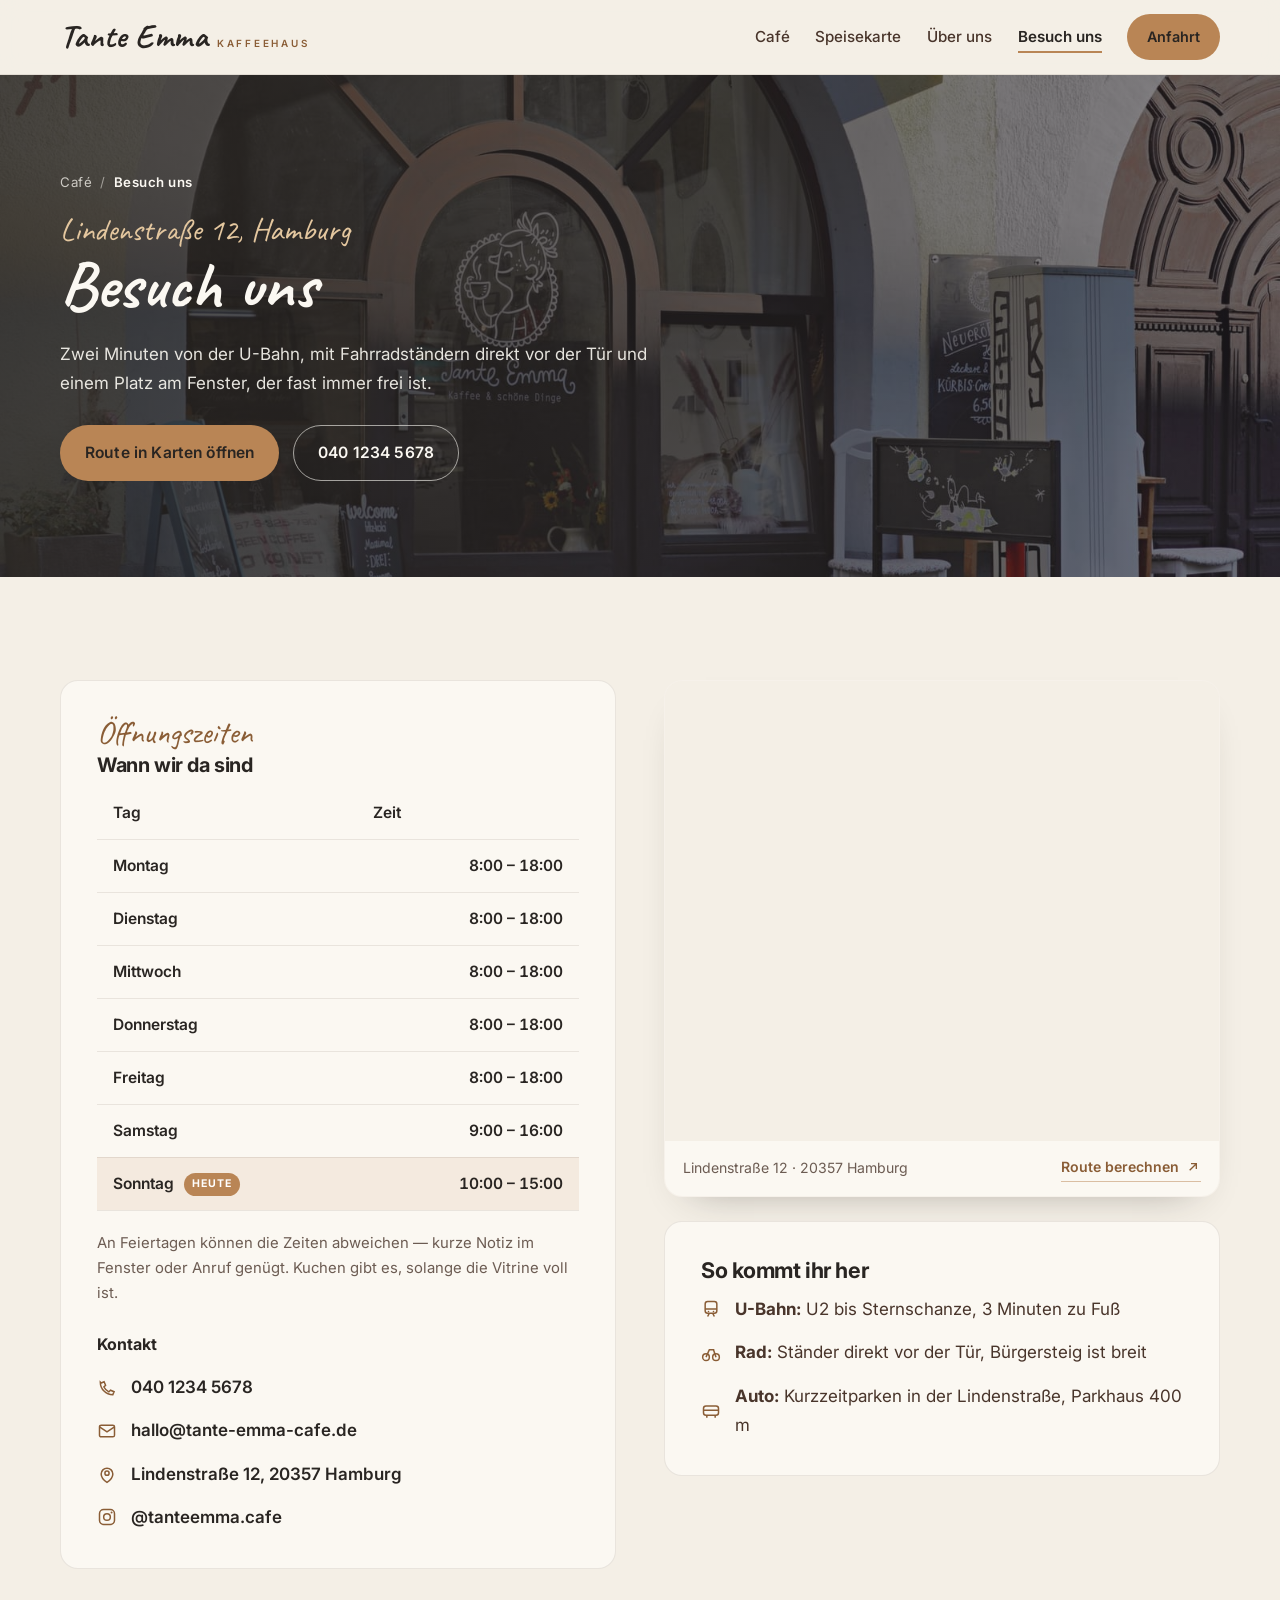
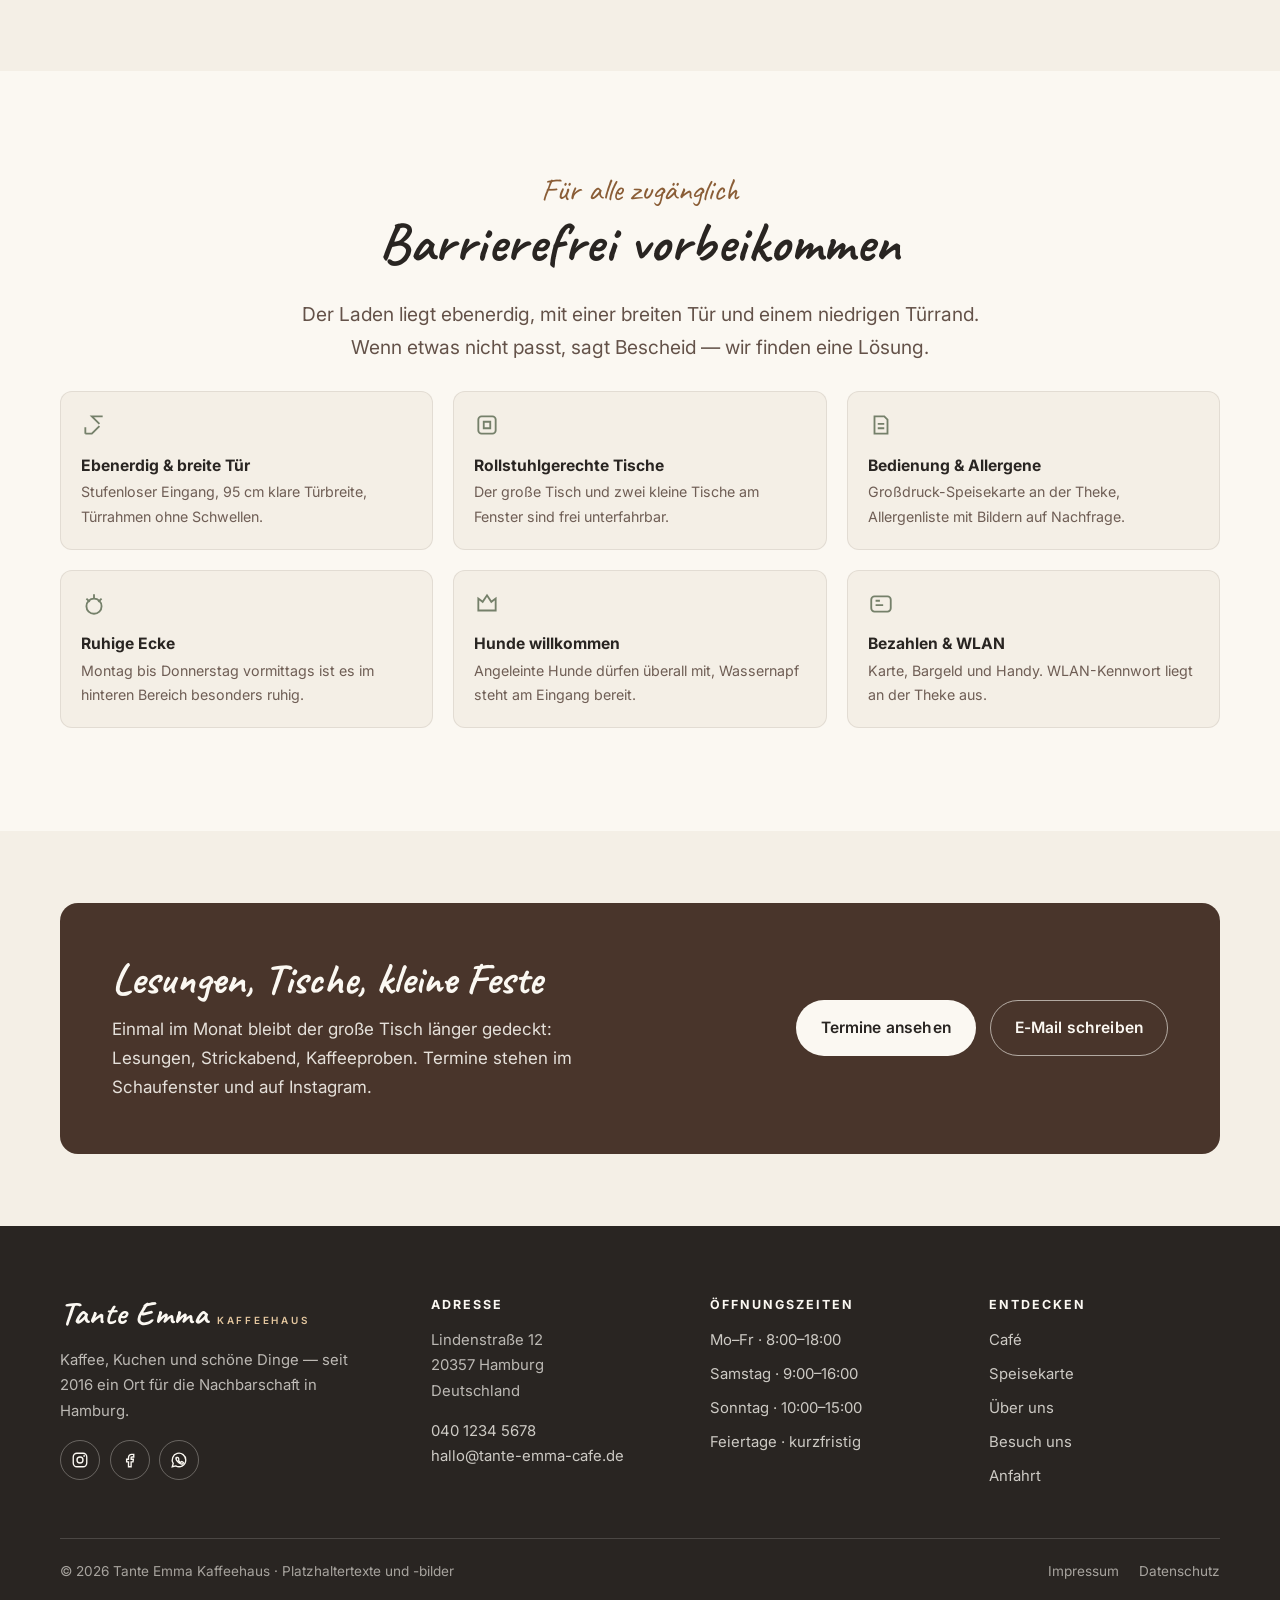
==== commit 3cd28623: "Replace placeholder illustrations with real cafe photos" ====
--- a/besuch-uns.html
+++ b/besuch-uns.html
@@ -13,7 +13,7 @@
   <meta property="og:site_name" content="Tante Emma">
   <meta property="og:title" content="Besuch uns — Tante Emma">
   <meta property="og:description" content="Adresse, Öffnungszeiten, Karte und alles, was ihr für den Besuch braucht.">
-  <meta property="og:image" content="assets/img/hero-window.svg">
+  <meta property="og:image" content="assets/img/hero-window.jpg">
   <meta name="twitter:card" content="summary_large_image">
 
   <link rel="icon" href="favicon.svg" type="image/svg+xml">
@@ -54,7 +54,7 @@
 
     <section class="page-hero">
       <div class="page-hero__media" aria-hidden="true">
-        <img src="assets/img/hero-window.svg" alt="" width="1600" height="900" fetchpriority="high">
+        <img src="assets/img/hero-window.jpg" alt="" width="1600" height="1128" fetchpriority="high">
       </div>
       <div class="page-hero__scrim" aria-hidden="true"></div>
       <div class="wrap">
--- a/assets/css/styles.css
+++ b/assets/css/styles.css
@@ -49,7 +49,7 @@
   overflow-x: hidden;
 }
 
-img { max-width: 100%; display: block; }
+img { max-width: 100%; height: auto; display: block; }
 
 h1, h2, h3, h4 { line-height: 1.15; margin: 0 0 0.5em; color: var(--charcoal); }
 
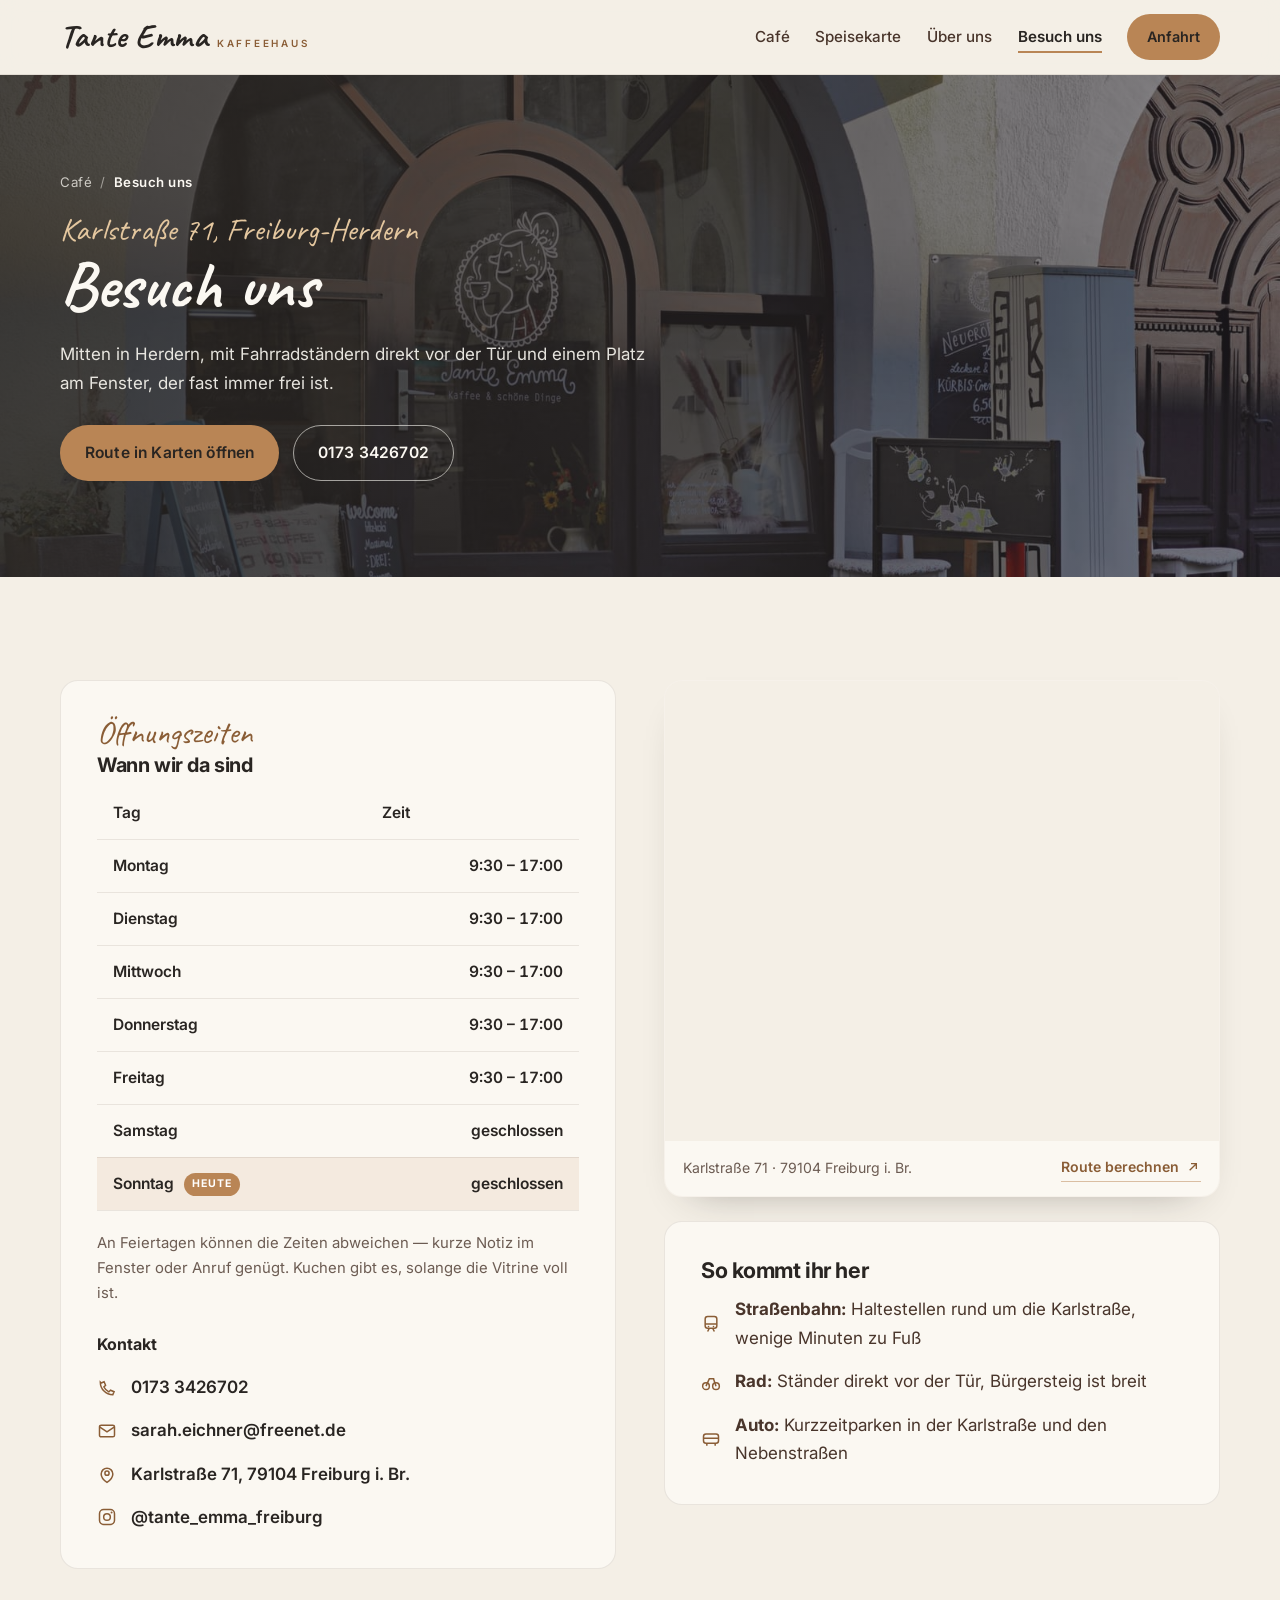
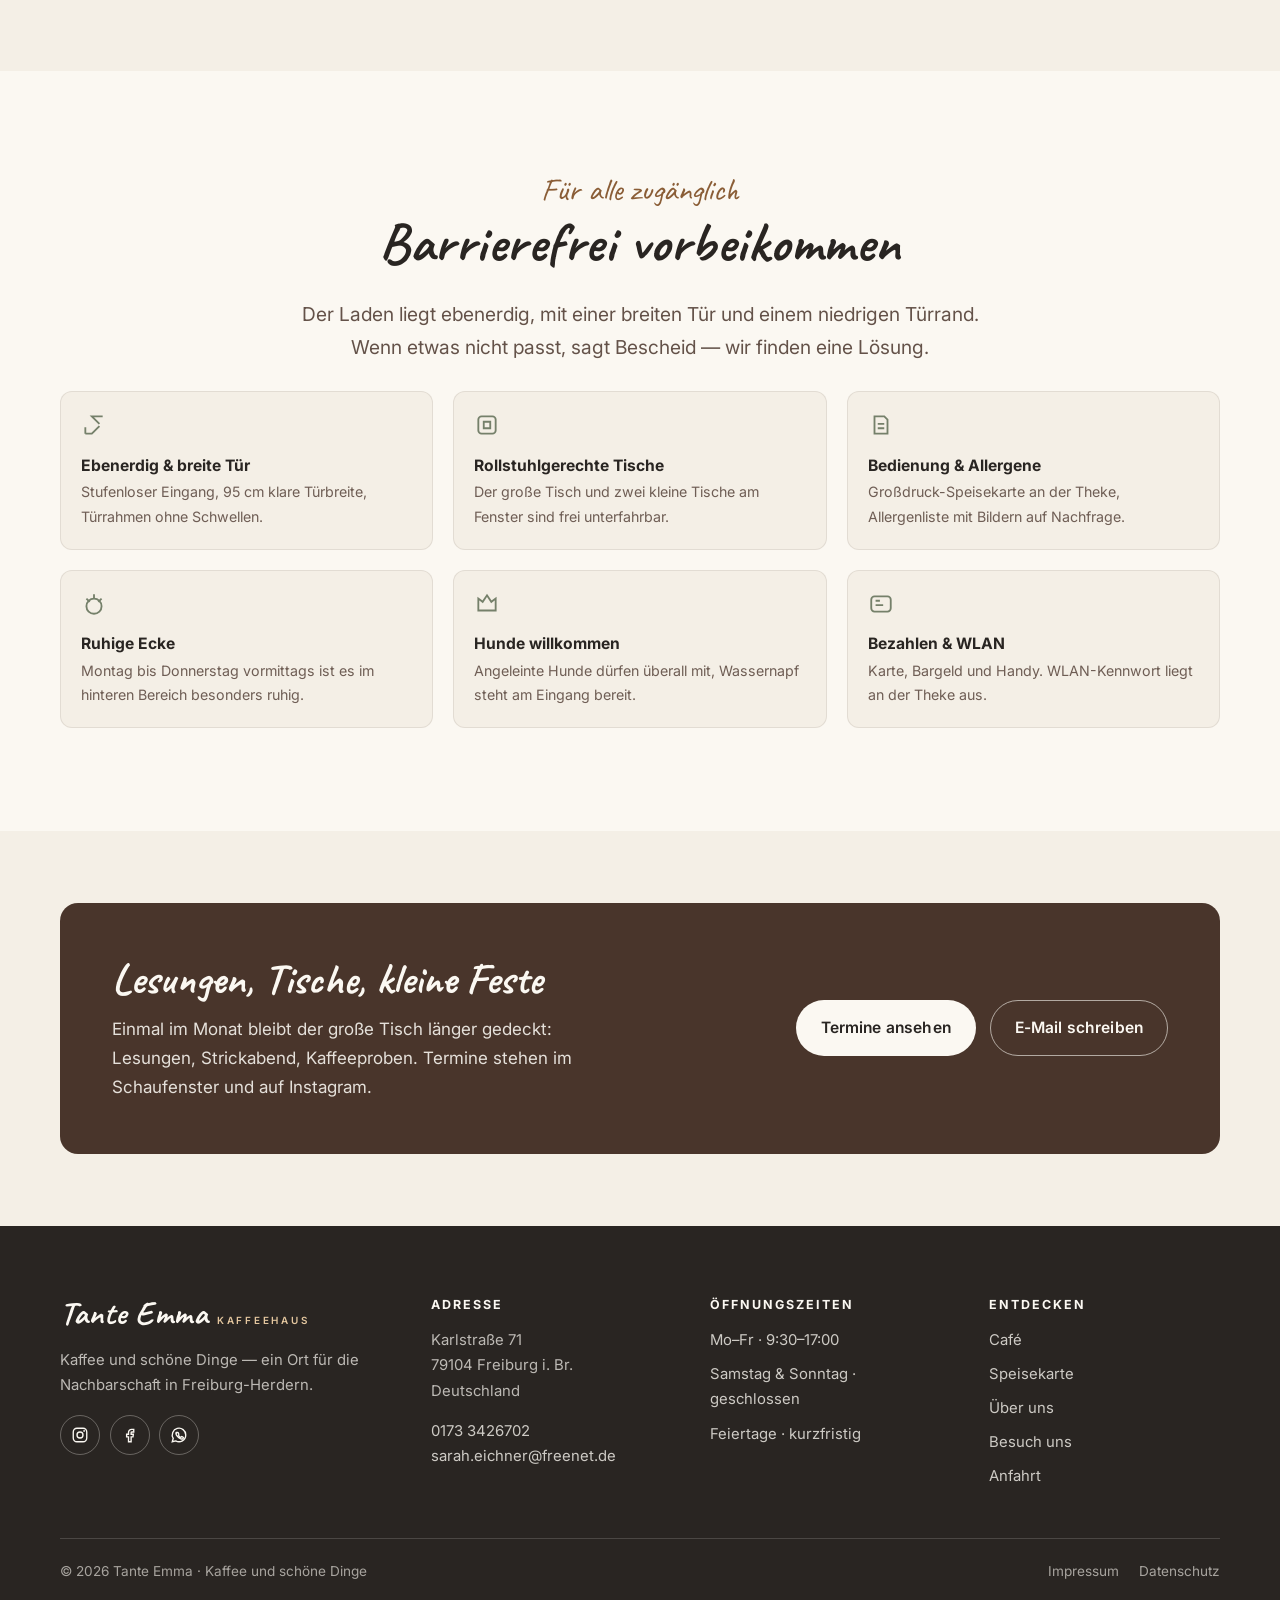
==== commit 84dd7384: "Update site with real Tante Emma business data" ====
--- a/besuch-uns.html
+++ b/besuch-uns.html
@@ -4,8 +4,8 @@
   <meta charset="utf-8">
   <meta name="viewport" content="width=device-width, initial-scale=1">
   <title>Besuch uns — Tante Emma | Adresse, Öffnungszeiten &amp; Anfahrt</title>
-  <meta name="description" content="Tante Emma in der Lindenstraße 12, Hamburg: Öffnungszeiten, Anfahrt mit U-Bahn und Rad, Barrierefreiheit, Kontakt und Karte.">
-  <link rel="canonical" href="https://www.tante-emma-cafe.de/besuch-uns.html">
+  <meta name="description" content="Tante Emma in der Karlstraße 71, Freiburg-Herdern: Öffnungszeiten, Anfahrt, Barrierefreiheit, Kontakt und Karte.">
+  <link rel="canonical" href="https://tante-emma-freiburg.de/besuch-uns.html">
   <meta name="theme-color" content="#F4EFE6">
 
   <meta property="og:type" content="website">
@@ -44,7 +44,7 @@
           <li><a class="nav__link" href="speisekarte.html">Speisekarte</a></li>
           <li><a class="nav__link" href="ueber-uns.html">Über uns</a></li>
           <li><a class="nav__link" href="besuch-uns.html" aria-current="page">Besuch uns</a></li>
-          <li class="header-cta"><a class="btn btn--honey" href="https://www.google.com/maps/dir/?api=1&amp;destination=Lindenstra%C3%9Fe+12%2C+20357+Hamburg" target="_blank" rel="noopener">Anfahrt</a></li>
+          <li class="header-cta"><a class="btn btn--honey" href="https://www.google.com/maps/dir/?api=1&amp;destination=Karlstra%C3%9Fe+71%2C+79104+Freiburg" target="_blank" rel="noopener">Anfahrt</a></li>
         </ul>
       </nav>
     </div>
@@ -62,15 +62,15 @@
           <li><a href="index.html">Café</a></li>
           <li><span aria-current="page">Besuch uns</span></li>
         </ol>
-        <p class="eyebrow">Lindenstraße 12, Hamburg</p>
+        <p class="eyebrow">Karlstraße 71, Freiburg-Herdern</p>
         <h1>Besuch uns</h1>
         <p>
-          Zwei Minuten von der U-Bahn, mit Fahrradständern direkt vor der Tür und
+          Mitten in Herdern, mit Fahrradständern direkt vor der Tür und
           einem Platz am Fenster, der fast immer frei ist.
         </p>
         <div class="btn-row">
-          <a class="btn btn--honey" href="https://www.google.com/maps/dir/?api=1&amp;destination=Lindenstra%C3%9Fe+12%2C+20357+Hamburg" target="_blank" rel="noopener">Route in Karten öffnen</a>
-          <a class="btn btn--outline-light" href="tel:+494012345678">040 1234 5678</a>
+          <a class="btn btn--honey" href="https://www.google.com/maps/dir/?api=1&amp;destination=Karlstra%C3%9Fe+71%2C+79104+Freiburg" target="_blank" rel="noopener">Route in Karten öffnen</a>
+          <a class="btn btn--outline-light" href="tel:+491733426702">0173 3426702</a>
         </div>
       </div>
     </section>
@@ -88,13 +88,13 @@
               <tr><th scope="col">Tag</th><th scope="col">Zeit</th></tr>
             </thead>
             <tbody data-hours>
-              <tr data-day="0"><th scope="row">Montag</th><td>8:00 – 18:00</td></tr>
-              <tr data-day="1"><th scope="row">Dienstag</th><td>8:00 – 18:00</td></tr>
-              <tr data-day="2"><th scope="row">Mittwoch</th><td>8:00 – 18:00</td></tr>
-              <tr data-day="3"><th scope="row">Donnerstag</th><td>8:00 – 18:00</td></tr>
-              <tr data-day="4"><th scope="row">Freitag</th><td>8:00 – 18:00</td></tr>
-              <tr data-day="5"><th scope="row">Samstag</th><td>9:00 – 16:00</td></tr>
-              <tr data-day="6"><th scope="row">Sonntag</th><td>10:00 – 15:00</td></tr>
+              <tr data-day="0"><th scope="row">Montag</th><td>9:30 – 17:00</td></tr>
+              <tr data-day="1"><th scope="row">Dienstag</th><td>9:30 – 17:00</td></tr>
+              <tr data-day="2"><th scope="row">Mittwoch</th><td>9:30 – 17:00</td></tr>
+              <tr data-day="3"><th scope="row">Donnerstag</th><td>9:30 – 17:00</td></tr>
+              <tr data-day="4"><th scope="row">Freitag</th><td>9:30 – 17:00</td></tr>
+              <tr data-day="5"><th scope="row">Samstag</th><td>geschlossen</td></tr>
+              <tr data-day="6"><th scope="row">Sonntag</th><td>geschlossen</td></tr>
             </tbody>
           </table>
 
@@ -107,19 +107,19 @@
           <ul class="contact-list">
             <li>
               <svg width="20" height="20" viewBox="0 0 24 24" fill="none" stroke="currentColor" stroke-width="1.8" aria-hidden="true"><path d="M4 5c0 8.3 6.7 15 15 15l1.5-3.5-4.3-1.8-2 2A13.6 13.6 0 0 1 8.3 10.8l2-2L8.5 4.5 5 6z"/></svg>
-              <a href="tel:+494012345678">040 1234 5678</a>
+              <a href="tel:+491733426702">0173 3426702</a>
             </li>
             <li>
               <svg width="20" height="20" viewBox="0 0 24 24" fill="none" stroke="currentColor" stroke-width="1.8" aria-hidden="true"><rect x="3" y="5" width="18" height="14" rx="2"/><path d="m3 7 9 6 9-6"/></svg>
-              <a href="mailto:hallo@tante-emma-cafe.de">hallo@tante-emma-cafe.de</a>
+              <a href="mailto:sarah.eichner@freenet.de">sarah.eichner@freenet.de</a>
             </li>
             <li>
               <svg width="20" height="20" viewBox="0 0 24 24" fill="none" stroke="currentColor" stroke-width="1.8" aria-hidden="true"><path d="M12 22s-7-4.4-7-10a7 7 0 0 1 14 0c0 5.6-7 10-7 10z"/><circle cx="12" cy="11" r="2.5"/></svg>
-              <a href="https://www.google.com/maps/dir/?api=1&amp;destination=Lindenstra%C3%9Fe+12%2C+20357+Hamburg" target="_blank" rel="noopener">Lindenstraße 12, 20357 Hamburg</a>
+              <a href="https://www.google.com/maps/dir/?api=1&amp;destination=Karlstra%C3%9Fe+71%2C+79104+Freiburg" target="_blank" rel="noopener">Karlstraße 71, 79104 Freiburg i. Br.</a>
             </li>
             <li>
               <svg width="20" height="20" viewBox="0 0 24 24" fill="none" stroke="currentColor" stroke-width="1.8" aria-hidden="true"><rect x="3" y="3" width="18" height="18" rx="5"/><circle cx="12" cy="12" r="4"/><circle cx="17.5" cy="6.5" r="1.2" fill="currentColor" stroke="none"/></svg>
-              <a href="https://www.instagram.com/" target="_blank" rel="noopener">@tanteemma.cafe</a>
+              <a href="https://www.instagram.com/tante_emma_freiburg/" target="_blank" rel="noopener">@tante_emma_freiburg</a>
             </li>
           </ul>
         </div>
@@ -127,12 +127,12 @@
         <div class="reveal">
           <div class="map-card">
             <iframe
-              title="Karte mit dem Standort von Tante Emma, Lindenstraße 12, Hamburg"
-              src="https://www.openstreetmap.org/export/embed.html?bbox=9.9644%2C53.5587%2C9.9944%2C53.5687&amp;layer=mapnik&amp;marker=53.5637%2C9.9794"
+              title="Karte mit dem Standort von Tante Emma, Karlstraße 71, Freiburg"
+              src="https://www.openstreetmap.org/export/embed.html?bbox=7.8494%2C48.0006%2C7.8654%2C48.0086&amp;layer=mapnik&amp;marker=48.0046043%2C7.8573612"
               loading="lazy"></iframe>
             <div class="map-card__footer">
-              <span>Lindenstraße 12 · 20357 Hamburg</span>
-              <a class="text-link" href="https://www.google.com/maps/dir/?api=1&amp;destination=Lindenstra%C3%9Fe+12%2C+20357+Hamburg" target="_blank" rel="noopener">
+              <span>Karlstraße 71 · 79104 Freiburg i. Br.</span>
+              <a class="text-link" href="https://www.google.com/maps/dir/?api=1&amp;destination=Karlstra%C3%9Fe+71%2C+79104+Freiburg" target="_blank" rel="noopener">
                 Route berechnen
                 <svg width="16" height="16" viewBox="0 0 24 24" fill="none" stroke="currentColor" stroke-width="2" aria-hidden="true"><path d="M7 17 17 7M9 7h8v8"/></svg>
               </a>
@@ -144,7 +144,7 @@
             <ul class="contact-list" style="margin-top: .75rem;">
               <li>
                 <svg width="20" height="20" viewBox="0 0 24 24" fill="none" stroke="currentColor" stroke-width="1.8" aria-hidden="true"><rect x="5" y="3" width="14" height="14" rx="3"/><path d="M5 12h14M8 21l2-4M16 21l-2-4"/><circle cx="9" cy="15" r="1" fill="currentColor" stroke="none"/><circle cx="15" cy="15" r="1" fill="currentColor" stroke="none"/></svg>
-                <span><strong>U-Bahn:</strong> U2 bis Sternschanze, 3 Minuten zu Fuß</span>
+                <span><strong>Straßenbahn:</strong> Haltestellen rund um die Karlstraße, wenige Minuten zu Fuß</span>
               </li>
               <li>
                 <svg width="20" height="20" viewBox="0 0 24 24" fill="none" stroke="currentColor" stroke-width="1.8" aria-hidden="true"><circle cx="6" cy="17" r="4"/><circle cx="18" cy="17" r="4"/><path d="M6 17 10 8h5l3 9M10 8h6"/></svg>
@@ -152,7 +152,7 @@
               </li>
               <li>
                 <svg width="20" height="20" viewBox="0 0 24 24" fill="none" stroke="currentColor" stroke-width="1.8" aria-hidden="true"><rect x="3" y="6" width="18" height="11" rx="3"/><path d="M7 17v3M17 17v3M3 11h18"/></svg>
-                <span><strong>Auto:</strong> Kurzzeitparken in der Lindenstraße, Parkhaus 400 m</span>
+                <span><strong>Auto:</strong> Kurzzeitparken in der Karlstraße und den Nebenstraßen</span>
               </li>
             </ul>
           </div>
@@ -224,8 +224,8 @@
             </p>
           </div>
           <div class="btn-row">
-            <a class="btn btn--light" href="https://www.instagram.com/" target="_blank" rel="noopener">Termine ansehen</a>
-            <a class="btn btn--outline-light" href="mailto:hallo@tante-emma-cafe.de">E-Mail schreiben</a>
+            <a class="btn btn--light" href="https://www.instagram.com/tante_emma_freiburg/" target="_blank" rel="noopener">Termine ansehen</a>
+            <a class="btn btn--outline-light" href="mailto:sarah.eichner@freenet.de">E-Mail schreiben</a>
           </div>
         </div>
       </div>
@@ -241,17 +241,16 @@
           <span class="brand__sub">Kaffeehaus</span>
         </a>
         <p style="margin-top: 1rem; max-width: 34ch;">
-          Kaffee, Kuchen und schöne Dinge — seit 2016 ein Ort für die Nachbarschaft
-          in Hamburg.
+          Kaffee und schöne Dinge — ein Ort für die Nachbarschaft in Freiburg-Herdern.
         </p>
         <div class="social-list">
-          <a href="https://www.instagram.com/" target="_blank" rel="noopener" aria-label="Tante Emma auf Instagram">
+          <a href="https://www.instagram.com/tante_emma_freiburg/" target="_blank" rel="noopener" aria-label="Tante Emma auf Instagram">
             <svg width="18" height="18" viewBox="0 0 24 24" fill="none" stroke="currentColor" stroke-width="1.8" aria-hidden="true"><rect x="3" y="3" width="18" height="18" rx="5"/><circle cx="12" cy="12" r="4"/><circle cx="17.5" cy="6.5" r="1.2" fill="currentColor" stroke="none"/></svg>
           </a>
-          <a href="https://www.facebook.com/" target="_blank" rel="noopener" aria-label="Tante Emma auf Facebook">
+          <a href="https://www.facebook.com/tanteemmafreiburg" target="_blank" rel="noopener" aria-label="Tante Emma auf Facebook">
             <svg width="18" height="18" viewBox="0 0 24 24" fill="none" stroke="currentColor" stroke-width="1.8" aria-hidden="true"><path d="M14 8h3V4.5h-3A4 4 0 0 0 10 8.5V11H7.5v3.5H10V21h3.5v-6.5H16l.5-3.5h-3V9a1 1 0 0 1 1-1z"/></svg>
           </a>
-          <a href="https://wa.me/494012345678" target="_blank" rel="noopener" aria-label="Tante Emma auf WhatsApp">
+          <a href="https://wa.me/491733426702" target="_blank" rel="noopener" aria-label="Tante Emma auf WhatsApp">
             <svg width="18" height="18" viewBox="0 0 24 24" fill="none" stroke="currentColor" stroke-width="1.8" aria-hidden="true"><path d="M21 12a9 9 0 0 1-13.4 7.8L3 21l1.3-4.4A9 9 0 1 1 21 12z"/><path d="M8.8 9.2c.3-.6.6-.6.9-.6h.6c.2 0 .5 0 .7.5l.7 1.7c.1.3 0 .5-.1.7l-.4.5c-.1.2-.2.3 0 .6.3.4.8 1 1.6 1.6.6.5 1 .7 1.2.8.3.1.4 0 .6-.1l.6-.7c.2-.2.4-.2.6-.1l1.6.8c.3.1.4.3.4.5 0 .6-.4 1.4-1 1.7-.5.3-1.3.4-2.4 0-1.4-.5-3-1.5-4.3-2.9-1.1-1.2-1.9-2.6-2.1-3.7-.2-.9 0-1.5.3-1.8z"/></svg>
           </a>
         </div>
@@ -260,22 +259,21 @@
       <div class="footer-col">
         <h3>Adresse</h3>
         <p>
-          Lindenstraße 12<br>
-          20357 Hamburg<br>
+          Karlstraße 71<br>
+          79104 Freiburg i. Br.<br>
           Deutschland
         </p>
         <p>
-          <a href="tel:+494012345678">040 1234 5678</a><br>
-          <a href="mailto:hallo@tante-emma-cafe.de">hallo@tante-emma-cafe.de</a>
+          <a href="tel:+491733426702">0173 3426702</a><br>
+          <a href="mailto:sarah.eichner@freenet.de">sarah.eichner@freenet.de</a>
         </p>
       </div>
 
       <div class="footer-col">
         <h3>Öffnungszeiten</h3>
         <ul>
-          <li>Mo–Fr · 8:00–18:00</li>
-          <li>Samstag · 9:00–16:00</li>
-          <li>Sonntag · 10:00–15:00</li>
+          <li>Mo–Fr · 9:30–17:00</li>
+          <li>Samstag &amp; Sonntag · geschlossen</li>
           <li>Feiertage · kurzfristig</li>
         </ul>
       </div>
@@ -287,13 +285,13 @@
           <li><a href="speisekarte.html">Speisekarte</a></li>
           <li><a href="ueber-uns.html">Über uns</a></li>
           <li><a href="besuch-uns.html">Besuch uns</a></li>
-          <li><a href="https://www.google.com/maps/dir/?api=1&amp;destination=Lindenstra%C3%9Fe+12%2C+20357+Hamburg" target="_blank" rel="noopener">Anfahrt</a></li>
+          <li><a href="https://www.google.com/maps/dir/?api=1&amp;destination=Karlstra%C3%9Fe+71%2C+79104+Freiburg" target="_blank" rel="noopener">Anfahrt</a></li>
         </ul>
       </div>
     </div>
 
     <div class="wrap footer-bottom">
-      <p style="margin:0;">© <span data-year>2026</span> Tante Emma Kaffeehaus · Platzhaltertexte und -bilder</p>
+      <p style="margin:0;">© <span data-year>2026</span> Tante Emma · Kaffee und schöne Dinge</p>
       <ul>
         <li><a href="impressum.html">Impressum</a></li>
         <li><a href="datenschutz.html">Datenschutz</a></li>
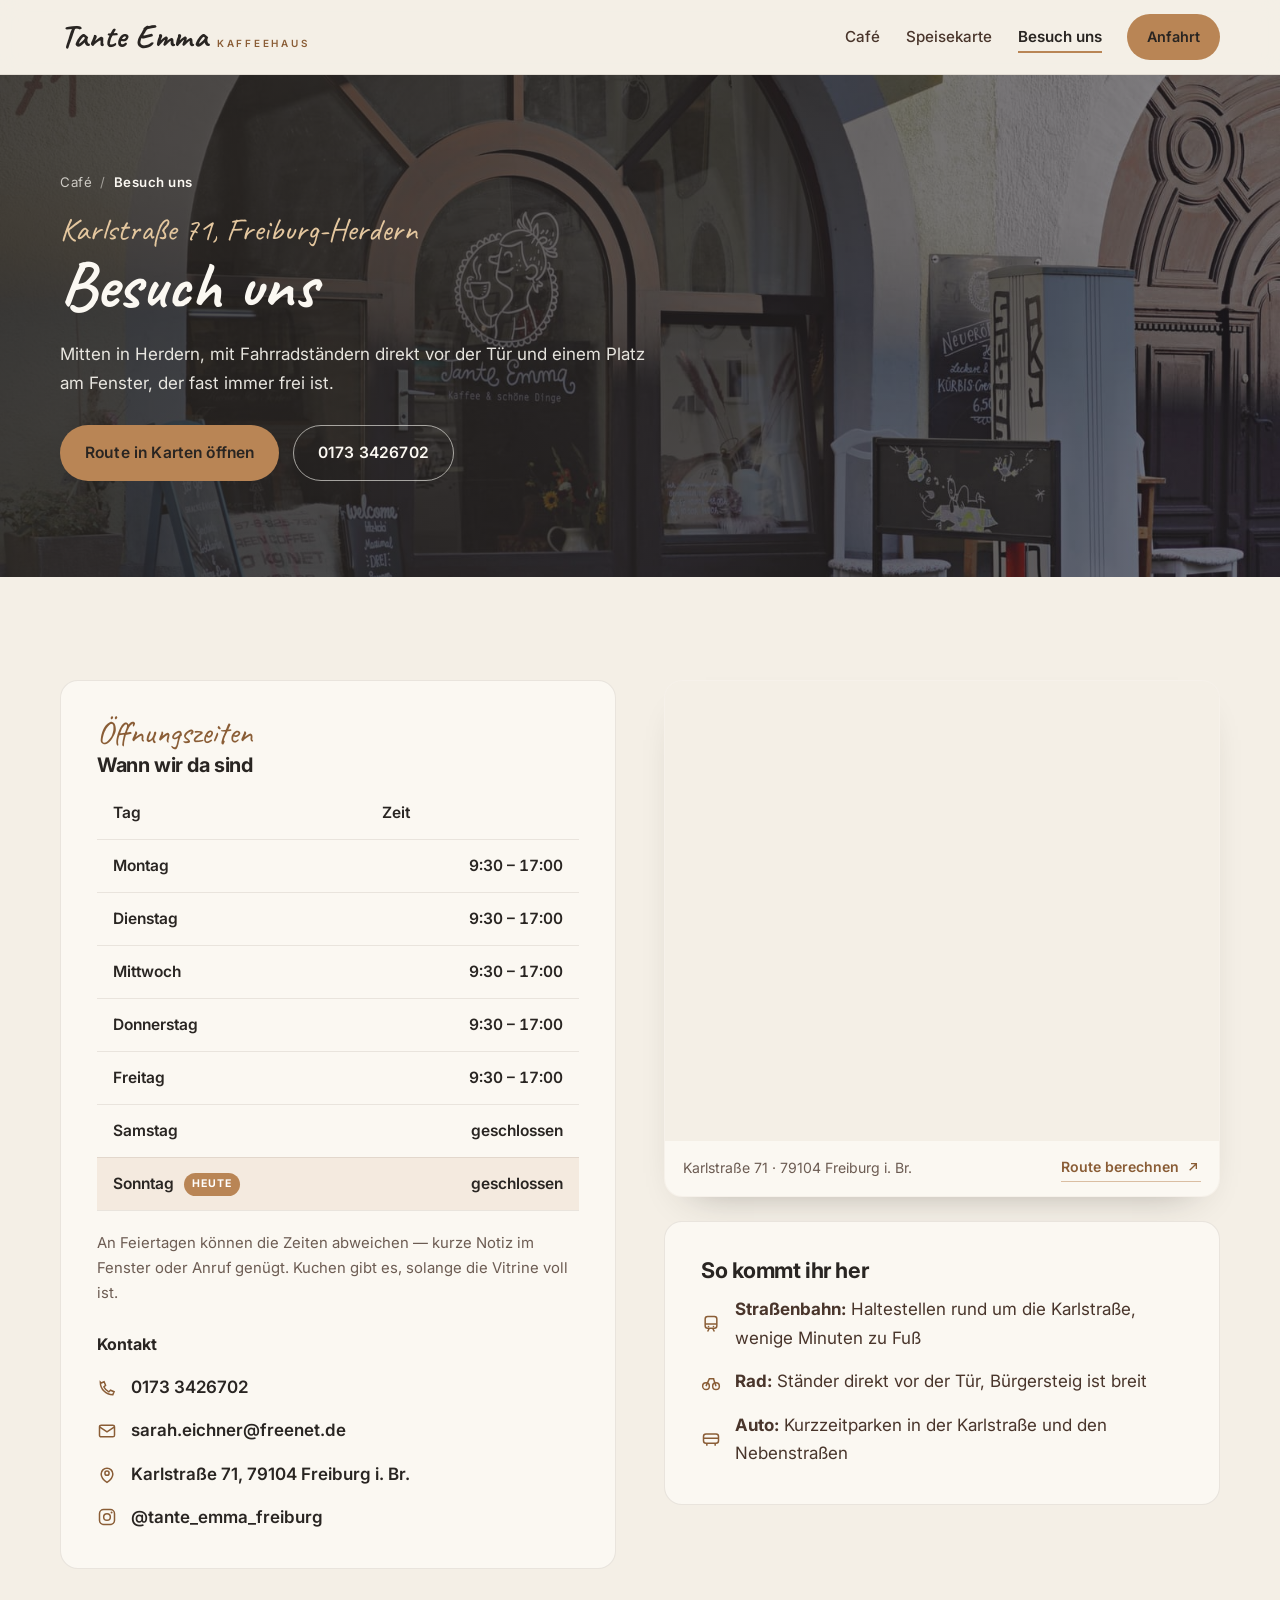
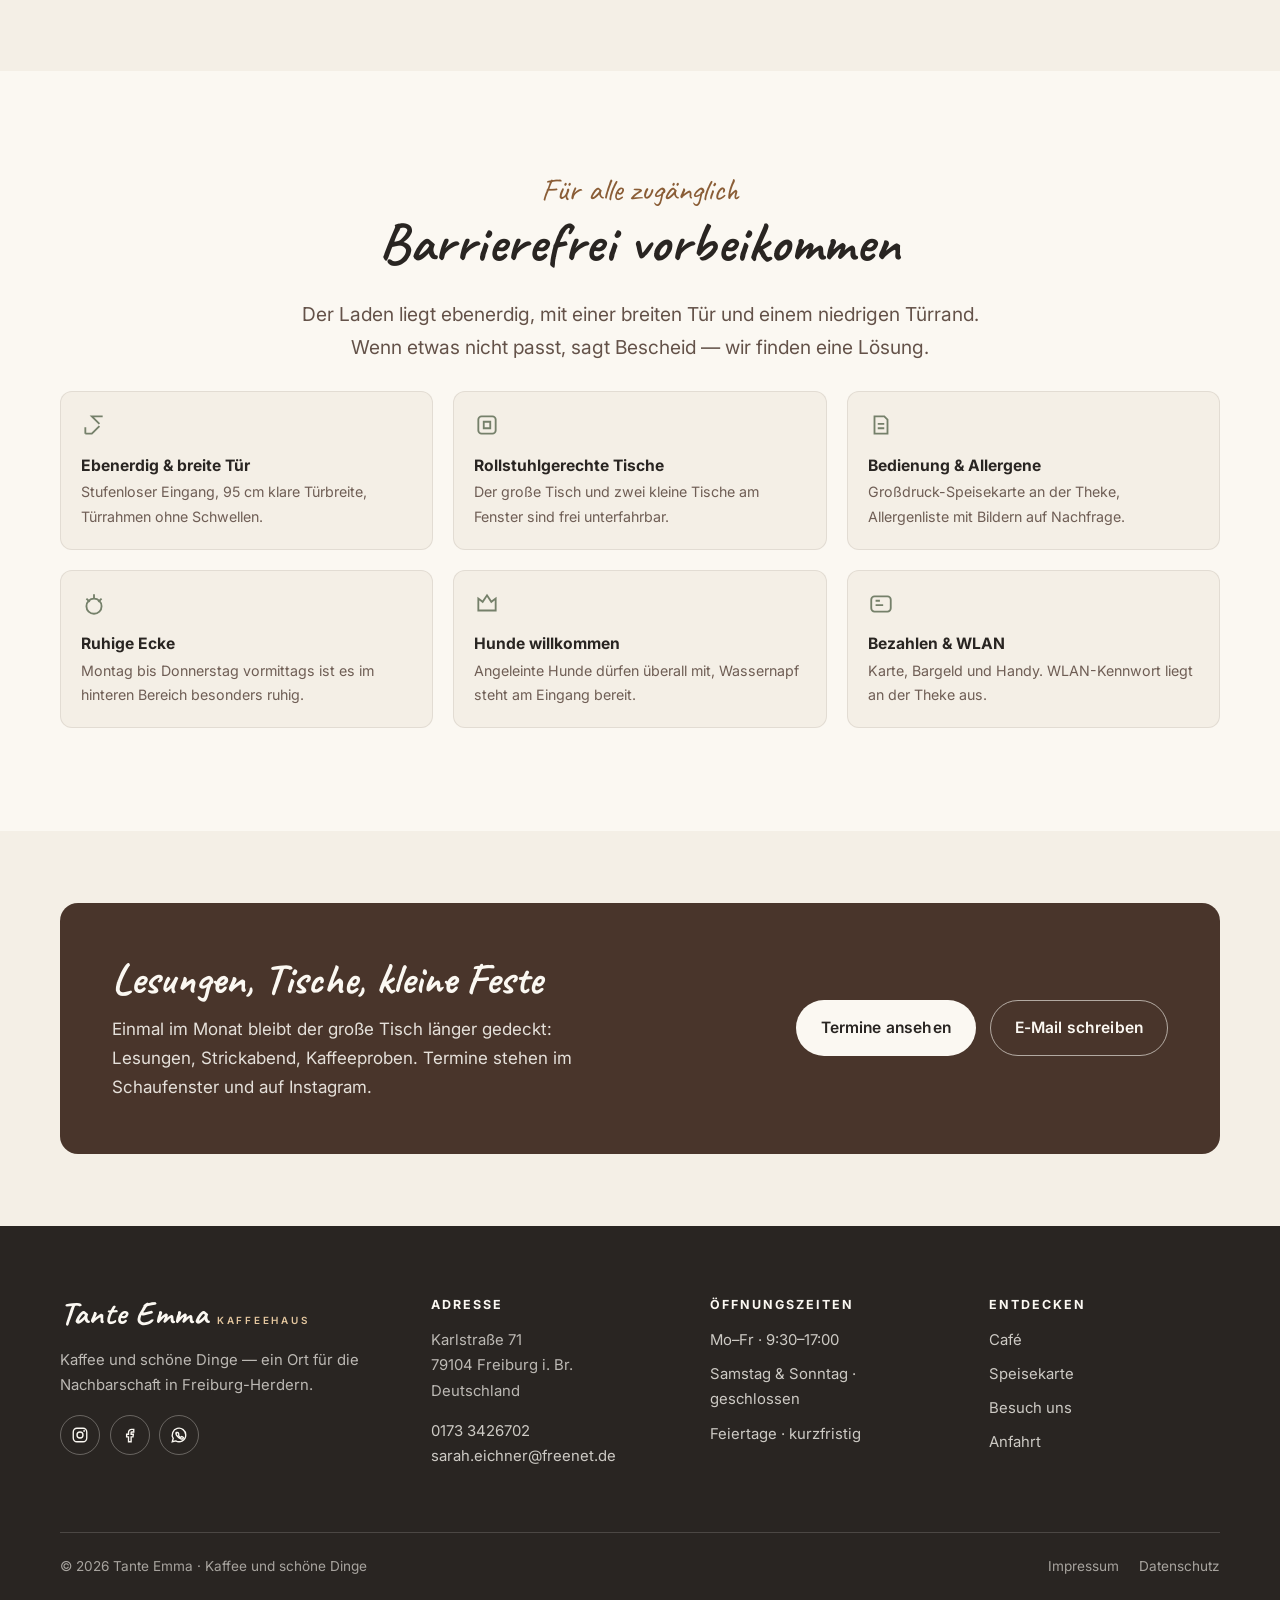
==== commit 8d56cfb6: "Remove Über uns page and invented story content" ====
--- a/besuch-uns.html
+++ b/besuch-uns.html
@@ -42,7 +42,6 @@
         <ul class="nav__list">
           <li><a class="nav__link" href="index.html">Café</a></li>
           <li><a class="nav__link" href="speisekarte.html">Speisekarte</a></li>
-          <li><a class="nav__link" href="ueber-uns.html">Über uns</a></li>
           <li><a class="nav__link" href="besuch-uns.html" aria-current="page">Besuch uns</a></li>
           <li class="header-cta"><a class="btn btn--honey" href="https://www.google.com/maps/dir/?api=1&amp;destination=Karlstra%C3%9Fe+71%2C+79104+Freiburg" target="_blank" rel="noopener">Anfahrt</a></li>
         </ul>
@@ -283,7 +282,6 @@
         <ul>
           <li><a href="index.html">Café</a></li>
           <li><a href="speisekarte.html">Speisekarte</a></li>
-          <li><a href="ueber-uns.html">Über uns</a></li>
           <li><a href="besuch-uns.html">Besuch uns</a></li>
           <li><a href="https://www.google.com/maps/dir/?api=1&amp;destination=Karlstra%C3%9Fe+71%2C+79104+Freiburg" target="_blank" rel="noopener">Anfahrt</a></li>
         </ul>
